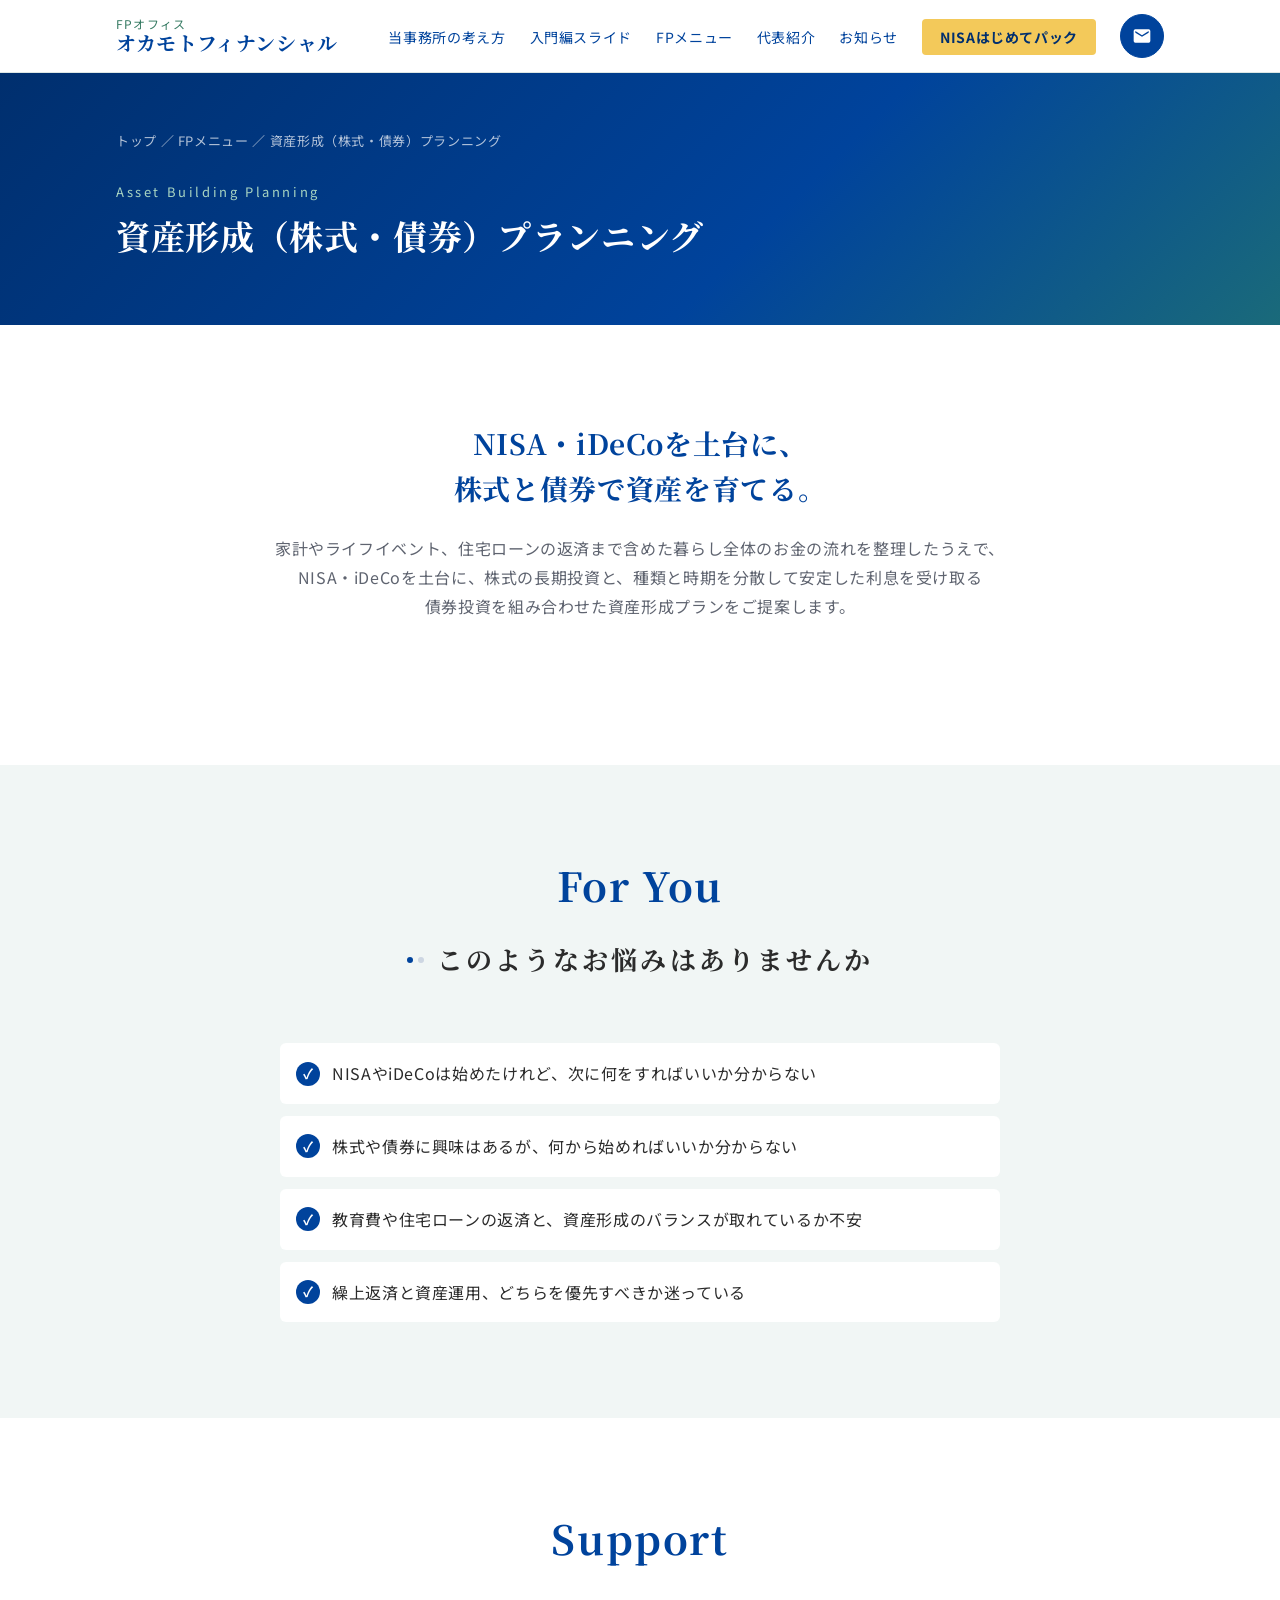
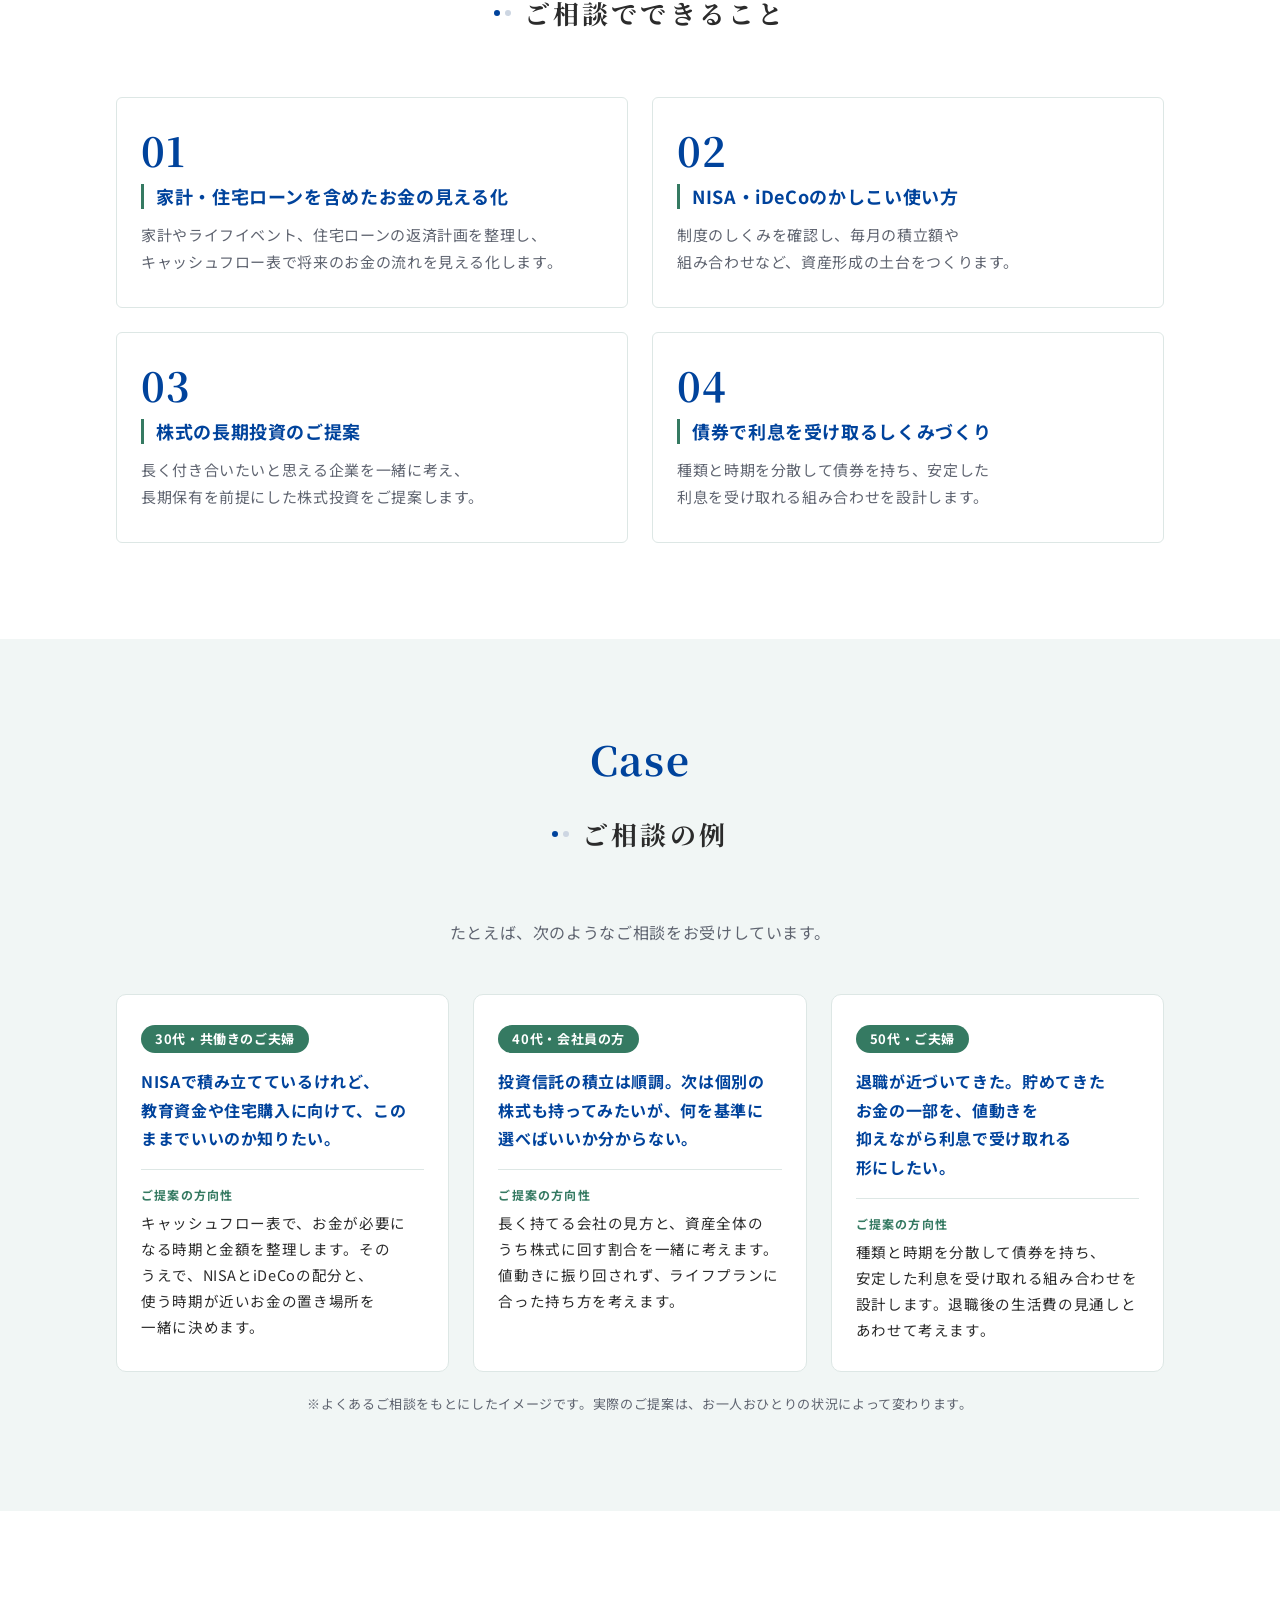
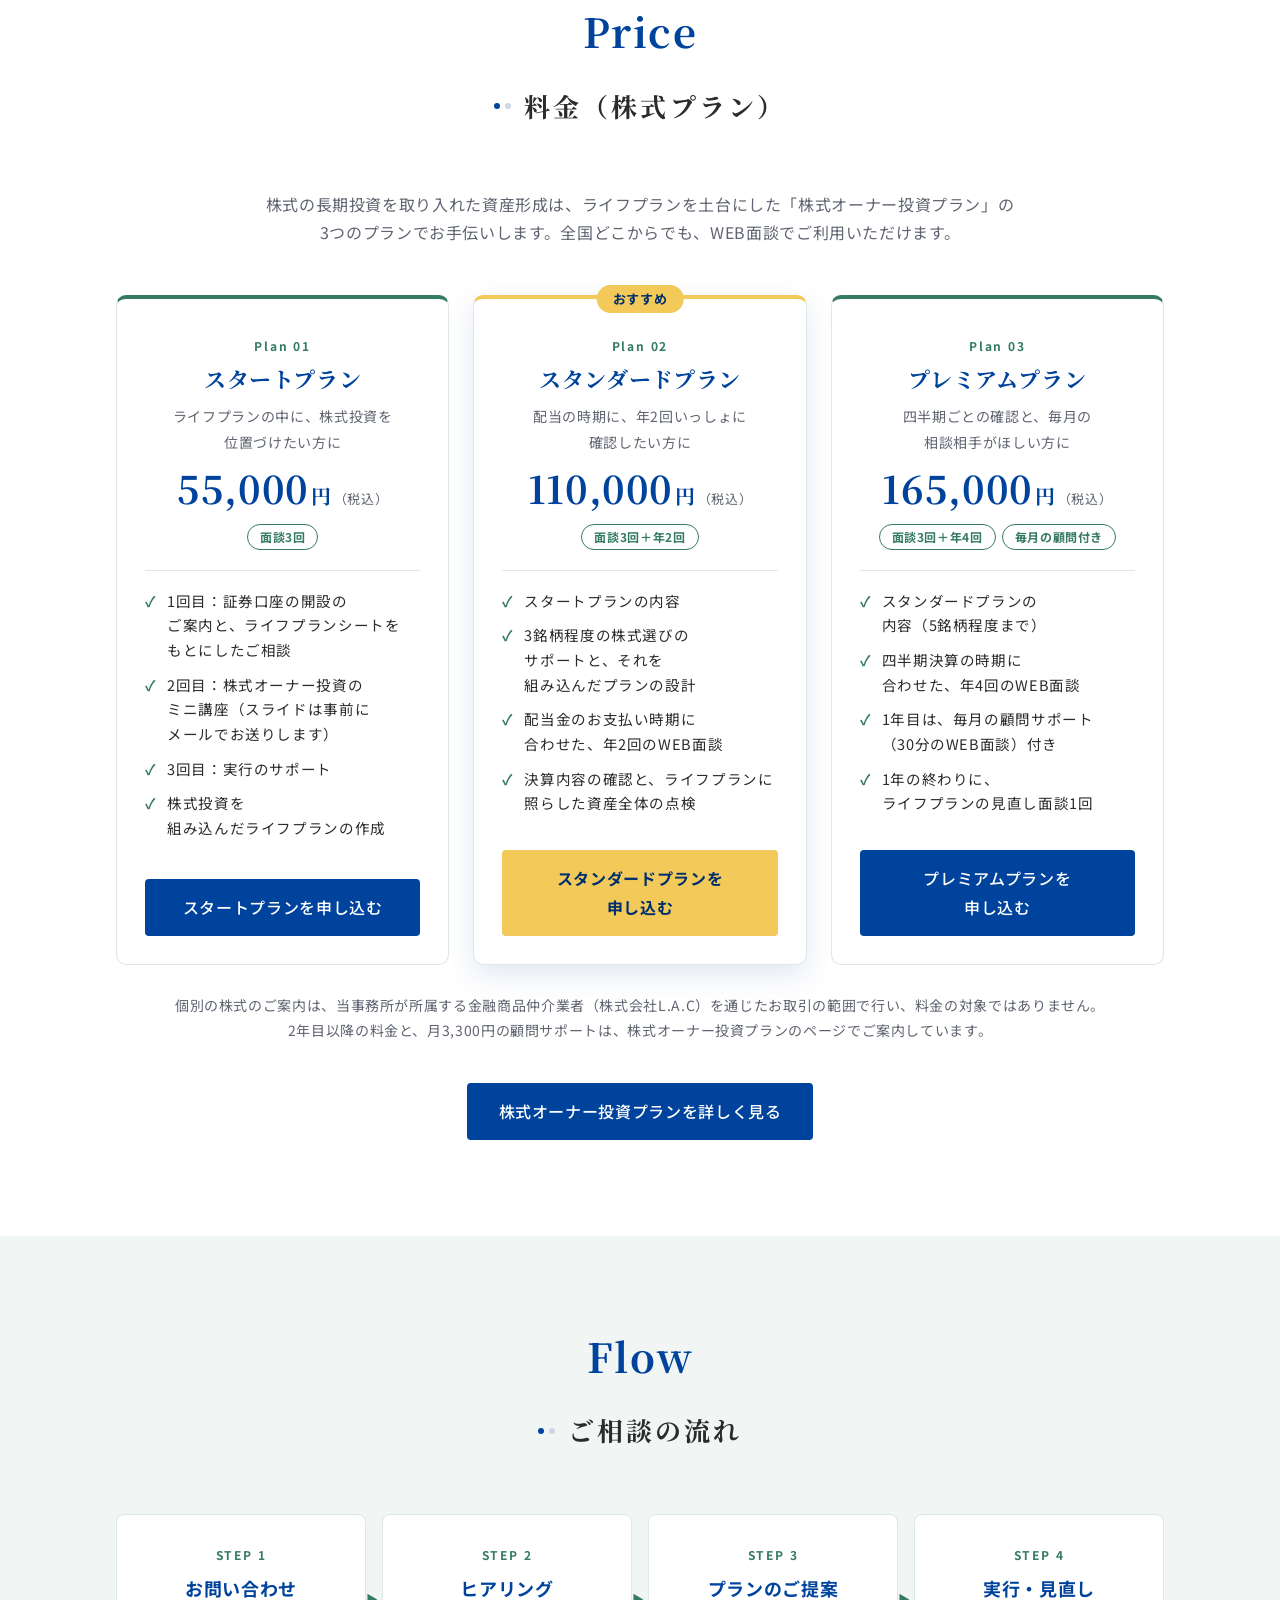
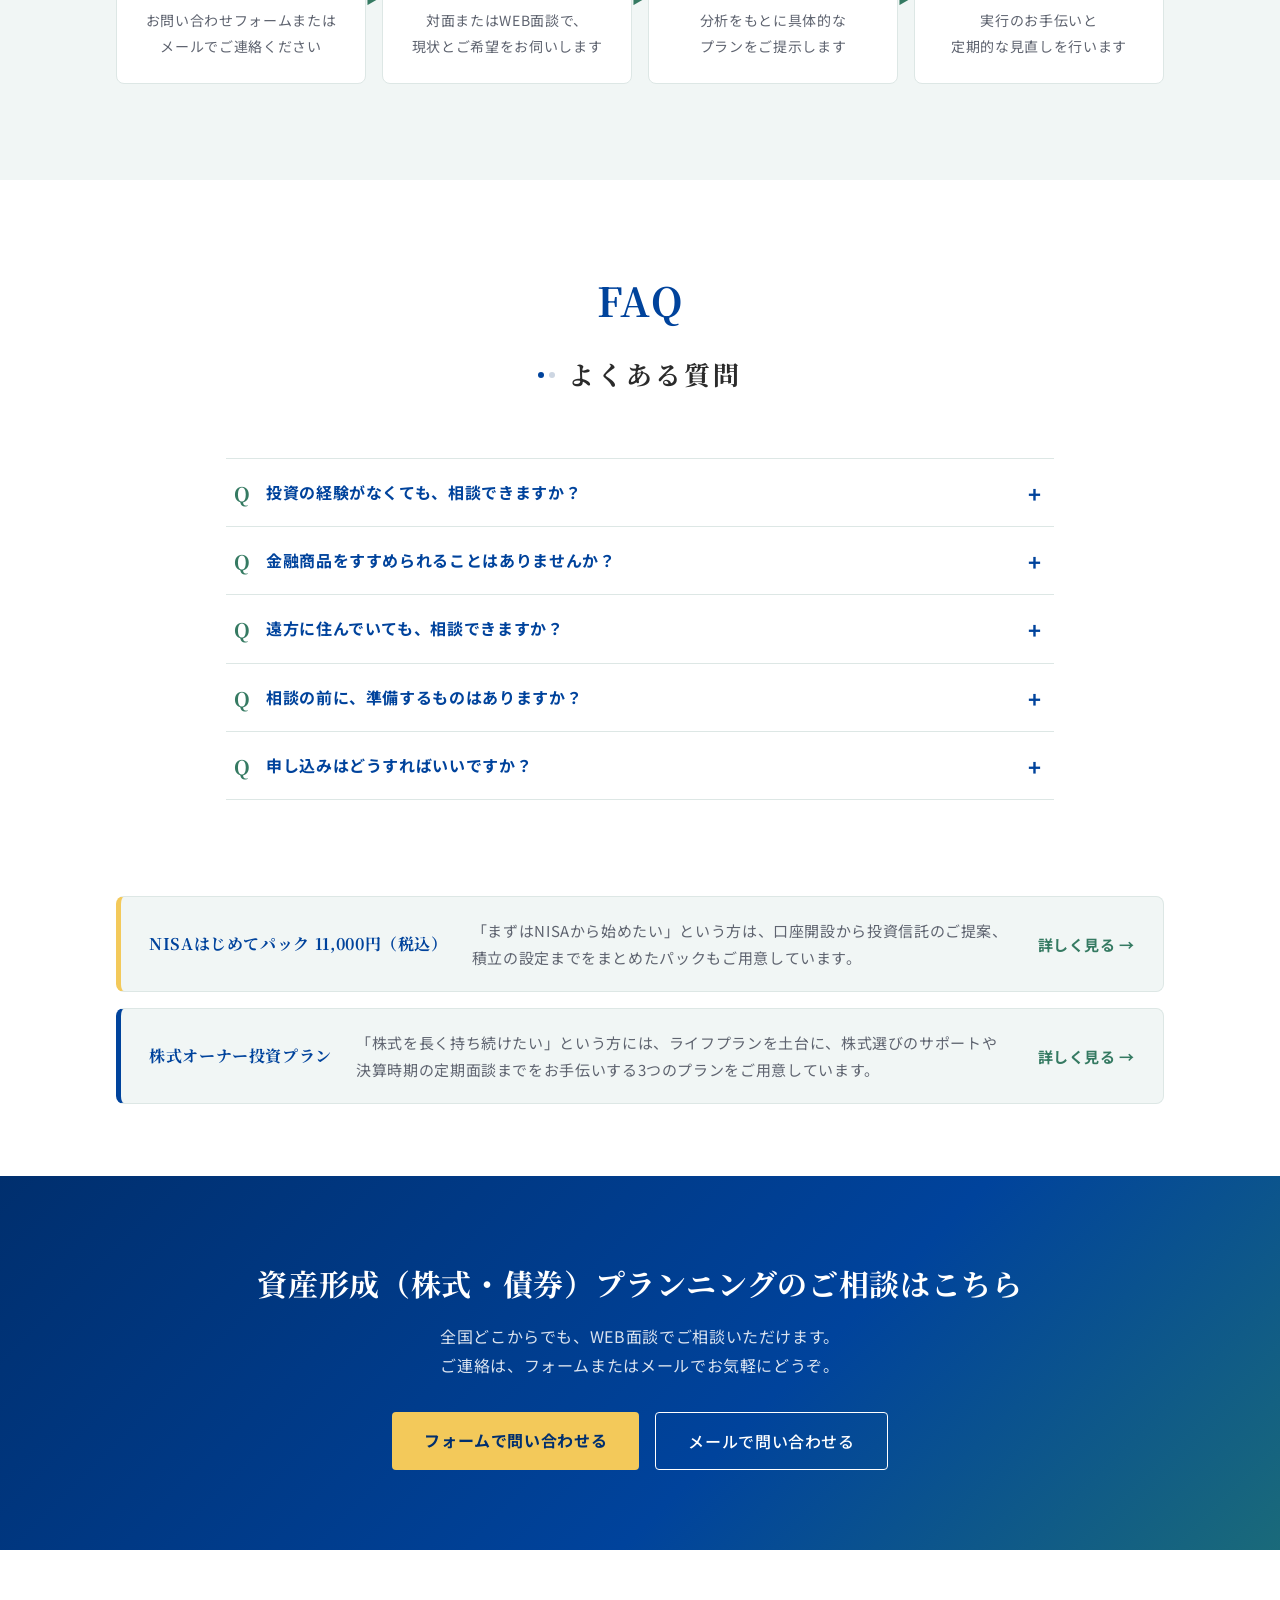
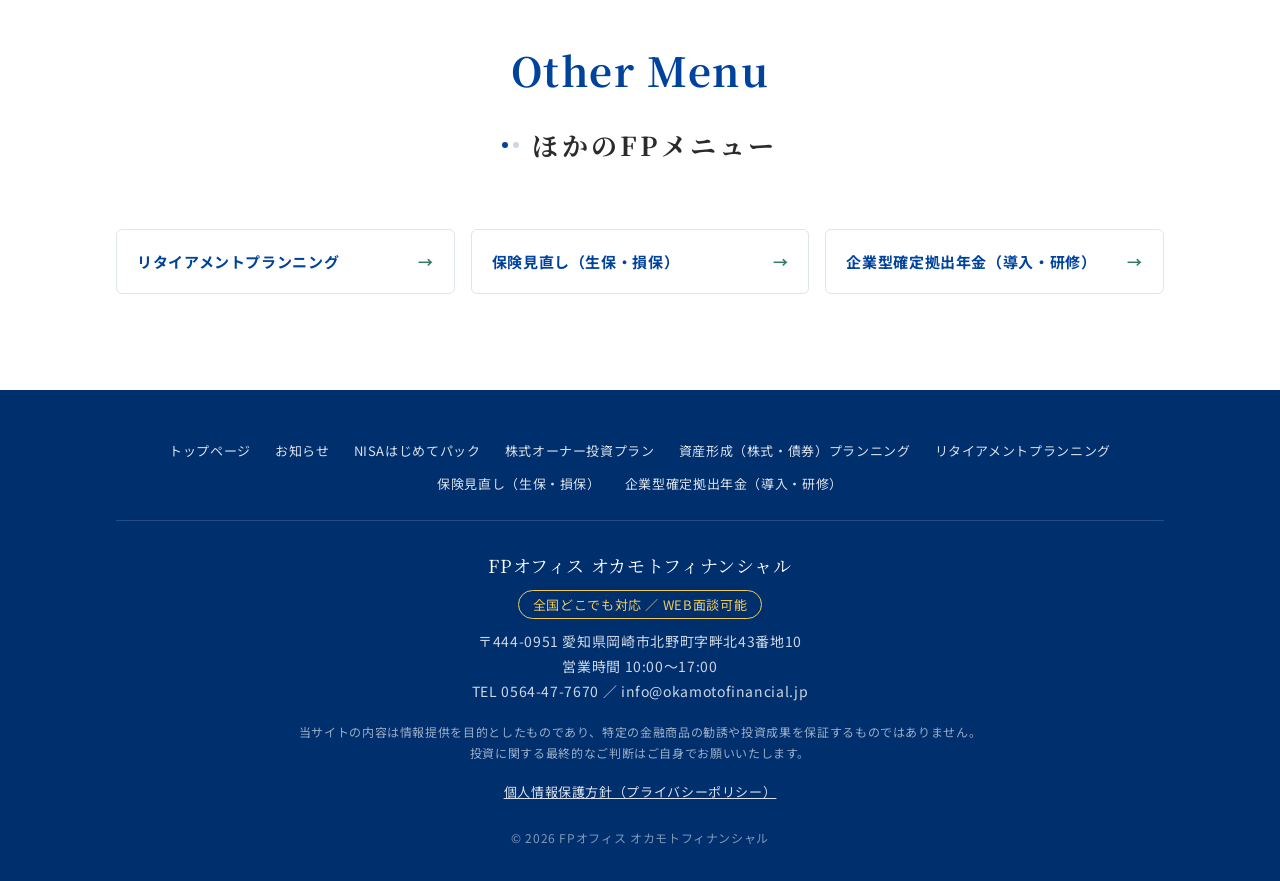
==== asset-planning.html @ c965ce54 "Add Okamoto Financial website Co-Authored-By: Claude Opus 5.5 <noreply@anthropic.com> Claude-Session" ====
<!DOCTYPE html>
<html lang="ja">
<head>
  <meta charset="UTF-8">
  <meta name="viewport" content="width=device-width, initial-scale=1.0">
  <title>資産形成（株式・債券）プランニング | FPオフィス オカモトフィナンシャル</title>
  <meta name="description" content="家計やライフイベント、住宅ローンの返済まで含めた暮らし全体のお金の流れを整理したうえで、NISA・iDeCoを土台に、株式の長期投資と、種類と時期を分散して安定した利息を受け取る債券投資を組み合わせた資産形成プランをご提案します。">
  <link rel="preconnect" href="https://fonts.googleapis.com">
  <link rel="preconnect" href="https://fonts.gstatic.com" crossorigin>
  <link href="https://fonts.googleapis.com/css2?family=Noto+Sans+JP:wght@400;500;700&family=Noto+Serif+JP:wght@500;700&display=swap" rel="stylesheet">
  <link rel="stylesheet" href="css/style.css">
</head>
<body>

  <!-- ヘッダー -->
  <header class="site-header">
    <div class="container header-inner">
      <a href="index.html" class="logo">
        <span class="logo-sub">FPオフィス</span>
        <span class="logo-main">オカモトフィナンシャル</span>
      </a>
      <button class="nav-toggle" aria-label="メニューを開く" aria-expanded="false">
        <span></span><span></span><span></span>
      </button>
      <nav class="global-nav">
        <ul>
          <li><a href="index.html#difference">当事務所の考え方</a></li>
          <li><a href="index.html#intro">入門編スライド</a></li>
          <li><a href="index.html#menu">FPメニュー</a></li>
          <li><a href="index.html#profile">代表紹介</a></li>
          <li><a href="news.html">お知らせ</a></li>
          <li><a href="nisa-pack.html" class="nav-cta">NISAはじめてパック</a></li>
        </ul>
      </nav>
      <div class="header-icons">
        <a href="index.html#contact" class="icon-btn icon-mail" aria-label="お問い合わせ"><svg viewBox="0 0 24 24" aria-hidden="true"><path d="M20 4H4a2 2 0 0 0-2 2v12a2 2 0 0 0 2 2h16a2 2 0 0 0 2-2V6a2 2 0 0 0-2-2zm0 4-8 5-8-5V6l8 5 8-5z"/></svg></a>
      </div>
    </div>
  </header>

  <main>
    <!-- ページ見出し -->
    <section class="page-hero">
      <div class="container">
        <p class="breadcrumb"><a href="index.html">トップ</a> ／ <a href="index.html#menu">FPメニュー</a> ／ 資産形成（株式・債券）プランニング</p>
        <p class="page-hero-en">Asset Building Planning</p>
        <h1 class="page-hero-title">資産形成（株式・債券）プランニング</h1>
      </div>
    </section>

    <!-- 導入 -->
    <section class="section">
      <div class="container">
        <h2 class="page-catch">NISA・iDeCoを土台に、<br>株式と債券で資産を育てる。</h2>
        <p class="section-text">家計やライフイベント、住宅ローンの返済まで含めた暮らし全体のお金の流れを整理したうえで、NISA・iDeCoを土台に、株式の長期投資と、種類と時期を分散して安定した利息を受け取る債券投資を組み合わせた資産形成プランをご提案します。</p>
      </div>
    </section>

    <!-- こんなお悩み -->
    <section class="section section-alt">
      <div class="container">
        <h2 class="section-title"><span class="en">For You</span><span class="ja">このようなお悩みはありませんか</span></h2>
        <ul class="worry-list">
          <li>NISAやiDeCoは始めたけれど、次に何をすればいいか分からない</li>
          <li>株式や債券に興味はあるが、何から始めればいいか分からない</li>
          <li>教育費や住宅ローンの返済と、資産形成のバランスが取れているか不安</li>
          <li>繰上返済と資産運用、どちらを優先すべきか迷っている</li>
        </ul>
      </div>
    </section>

    <!-- できること -->
    <section class="section">
      <div class="container">
        <h2 class="section-title"><span class="en">Support</span><span class="ja">ご相談でできること</span></h2>
        <div class="service-grid support-grid">
          <article class="service-card">
            <p class="support-num">01</p>
            <h3>家計・住宅ローンを含めたお金の見える化</h3>
            <p>家計やライフイベント、住宅ローンの返済計画を整理し、キャッシュフロー表で将来のお金の流れを見える化します。</p>
          </article>
          <article class="service-card">
            <p class="support-num">02</p>
            <h3>NISA・iDeCoのかしこい使い方</h3>
            <p>制度のしくみを確認し、毎月の積立額や組み合わせなど、資産形成の土台をつくります。</p>
          </article>
          <article class="service-card">
            <p class="support-num">03</p>
            <h3>株式の長期投資のご提案</h3>
            <p>長く付き合いたいと思える企業を一緒に考え、長期保有を前提にした株式投資をご提案します。</p>
          </article>
          <article class="service-card">
            <p class="support-num">04</p>
            <h3>債券で利息を受け取るしくみづくり</h3>
            <p>種類と時期を分散して債券を持ち、安定した利息を受け取れる組み合わせを設計します。</p>
          </article>
        </div>
      </div>
    </section>

    <!-- ご相談の例 -->
    <section class="section section-alt">
      <div class="container">
        <h2 class="section-title"><span class="en">Case</span><span class="ja">ご相談の例</span></h2>
        <p class="section-text">たとえば、次のようなご相談をお受けしています。</p>
        <div class="case-grid">
          <article class="case-card">
            <p class="case-who">30代・共働きのご夫婦</p>
            <p class="case-q">NISAで積み立てているけれど、教育資金や住宅購入に向けて、このままでいいのか知りたい。</p>
            <p class="case-a-label">ご提案の方向性</p>
            <p class="case-a">キャッシュフロー表で、お金が必要になる時期と金額を整理します。そのうえで、NISAとiDeCoの配分と、使う時期が近いお金の置き場所を一緒に決めます。</p>
          </article>
          <article class="case-card">
            <p class="case-who">40代・会社員の方</p>
            <p class="case-q">投資信託の積立は順調。次は個別の株式も持ってみたいが、何を基準に選べばいいか分からない。</p>
            <p class="case-a-label">ご提案の方向性</p>
            <p class="case-a">長く持てる会社の見方と、資産全体のうち株式に回す割合を一緒に考えます。値動きに振り回されず、ライフプランに合った持ち方を考えます。</p>
          </article>
          <article class="case-card">
            <p class="case-who">50代・ご夫婦</p>
            <p class="case-q">退職が近づいてきた。貯めてきたお金の一部を、値動きを抑えながら利息で受け取れる形にしたい。</p>
            <p class="case-a-label">ご提案の方向性</p>
            <p class="case-a">種類と時期を分散して債券を持ち、安定した利息を受け取れる組み合わせを設計します。退職後の生活費の見通しとあわせて考えます。</p>
          </article>
        </div>
        <p class="case-note">※よくあるご相談をもとにしたイメージです。実際のご提案は、お一人おひとりの状況によって変わります。</p>
      </div>
    </section>

    <!-- 料金（株式プラン＝株式オーナー投資プランの3プラン。ご本人指示 2026-10-28） -->
    <section id="price" class="section">
      <div class="container">
        <h2 class="section-title"><span class="en">Price</span><span class="ja">料金（株式プラン）</span></h2>
        <p class="section-text">株式の長期投資を取り入れた資産形成は、ライフプランを土台にした「株式オーナー投資プラン」の3つのプランでお手伝いします。全国どこからでも、WEB面談でご利用いただけます。</p>
        <div class="plan-grid">
          <article class="plan-card">
            <p class="plan-en">Plan 01</p>
            <h3 class="plan-name">スタートプラン</h3>
            <p class="plan-catch">ライフプランの中に、株式投資を位置づけたい方に</p>
            <p class="plan-price">55,000<span class="yen">円</span><span class="tax">（税込）</span></p>
            <ul class="plan-tags"><li>面談3回</li></ul>
            <ul class="plan-list">
              <li>1回目：証券口座の開設のご案内と、ライフプランシートをもとにしたご相談</li>
              <li>2回目：株式オーナー投資のミニ講座（スライドは事前にメールでお送りします）</li>
              <li>3回目：実行のサポート</li>
              <li>株式投資を組み込んだライフプランの作成</li>
            </ul>
            <a href="index.html?topic=owner-plan#contact" class="btn btn-secondary plan-btn">スタートプランを申し込む</a>
          </article>
          <article class="plan-card plan-card-featured">
            <p class="plan-badge">おすすめ</p>
            <p class="plan-en">Plan 02</p>
            <h3 class="plan-name">スタンダードプラン</h3>
            <p class="plan-catch">配当の時期に、年2回いっしょに確認したい方に</p>
            <p class="plan-price">110,000<span class="yen">円</span><span class="tax">（税込）</span></p>
            <ul class="plan-tags"><li>面談3回＋年2回</li></ul>
            <ul class="plan-list">
              <li>スタートプランの内容</li>
              <li>3銘柄程度の株式選びのサポートと、それを組み込んだプランの設計</li>
              <li>配当金のお支払い時期に合わせた、年2回のWEB面談</li>
              <li>決算内容の確認と、ライフプランに照らした資産全体の点検</li>
            </ul>
            <a href="index.html?topic=owner-plan#contact" class="btn btn-accent plan-btn">スタンダードプランを申し込む</a>
          </article>
          <article class="plan-card">
            <p class="plan-en">Plan 03</p>
            <h3 class="plan-name">プレミアムプラン</h3>
            <p class="plan-catch">四半期ごとの確認と、毎月の相談相手がほしい方に</p>
            <p class="plan-price">165,000<span class="yen">円</span><span class="tax">（税込）</span></p>
            <ul class="plan-tags"><li>面談3回＋年4回</li><li>毎月の顧問付き</li></ul>
            <ul class="plan-list">
              <li>スタンダードプランの内容（5銘柄程度まで）</li>
              <li>四半期決算の時期に合わせた、年4回のWEB面談</li>
              <li>1年目は、毎月の顧問サポート（30分のWEB面談）付き</li>
              <li>1年の終わりに、ライフプランの見直し面談1回</li>
            </ul>
            <a href="index.html?topic=owner-plan#contact" class="btn btn-secondary plan-btn">プレミアムプランを申し込む</a>
          </article>
        </div>
        <p class="plan-note">個別の株式のご案内は、当事務所が所属する金融商品仲介業者（株式会社L.A.C）を通じたお取引の範囲で行い、料金の対象ではありません。<br>2年目以降の料金と、月3,300円の顧問サポートは、<a href="owner-plan.html#plans">株式オーナー投資プランのページ</a>でご案内しています。</p>        <div class="center"><a href="owner-plan.html" class="btn btn-secondary">株式オーナー投資プランを詳しく見る</a></div>
      </div>
    </section>

    <!-- ご相談の流れ -->
    <section class="section section-alt">
      <div class="container">
        <h2 class="section-title"><span class="en">Flow</span><span class="ja">ご相談の流れ</span></h2>
        <div class="steps steps-4">
          <div class="step"><span class="step-num">STEP 1</span><p class="step-title">お問い合わせ</p><p>お問い合わせフォームまたはメールでご連絡ください</p></div>
          <div class="step"><span class="step-num">STEP 2</span><p class="step-title">ヒアリング</p><p>対面またはWEB面談で、現状とご希望をお伺いします</p></div>
          <div class="step"><span class="step-num">STEP 3</span><p class="step-title">プランのご提案</p><p>分析をもとに具体的なプランをご提示します</p></div>
          <div class="step"><span class="step-num">STEP 4</span><p class="step-title">実行・見直し</p><p>実行のお手伝いと定期的な見直しを行います</p></div>
        </div>
      </div>
    </section>

    <!-- よくある質問 -->
    <section class="section">
      <div class="container faq-container">
        <h2 class="section-title"><span class="en">FAQ</span><span class="ja">よくある質問</span></h2>
        <div class="faq-list">
          <details class="faq-item">
            <summary>投資の経験がなくても、相談できますか？</summary>
            <p>はい、大丈夫です。NISA・iDeCoのしくみや、株式・債券の基本から、わかりやすくご説明します。</p>
          </details>
          <details class="faq-item">
            <summary>金融商品をすすめられることはありませんか？</summary>
            <p>無理におすすめすることはありません。当事務所は金融商品仲介業者に所属しているため、ご希望があれば具体的な商品のご案内もできます。購入するかどうかは、お客様ご自身でご判断ください。</p>
          </details>
          <details class="faq-item">
            <summary>遠方に住んでいても、相談できますか？</summary>
            <p>はい。全国どこからでも、WEB面談でご相談いただけます。</p>
          </details>
          <details class="faq-item">
            <summary>相談の前に、準備するものはありますか？</summary>
            <p>家計の収入と支出、お持ちの預金や投資の明細など、わかる範囲でお手元にご用意ください。すべてそろっていなくても大丈夫です。</p>
          </details>
          <details class="faq-item">
            <summary>申し込みはどうすればいいですか？</summary>
            <p><a href="index.html#contact">お問い合わせフォーム</a>、またはメール（info@okamotofinancial.jp）でお申し込みください。内容を確認のうえ、メールでご連絡いたします。</p>
          </details>
        </div>
      </div>
    </section>

    <!-- NISAはじめてパックへの案内 -->
    <section class="section pack-inline-section">
      <div class="container">
        <a href="nisa-pack.html" class="pack-inline">
          <span class="pack-inline-label">NISAはじめてパック 11,000円（税込）</span>
          <span class="pack-inline-text">「まずはNISAから始めたい」という方は、口座開設から投資信託のご提案、積立の設定までをまとめたパックもご用意しています。</span>
          <span class="pack-inline-link">詳しく見る →</span>
        </a>
        <a href="owner-plan.html" class="pack-inline pack-inline-owner">
          <span class="pack-inline-label">株式オーナー投資プラン</span>
          <span class="pack-inline-text">「株式を長く持ち続けたい」という方には、ライフプランを土台に、株式選びのサポートや決算時期の定期面談までをお手伝いする3つのプランをご用意しています。</span>
          <span class="pack-inline-link">詳しく見る →</span>
        </a>
      </div>
    </section>

    <!-- 相談への導線 -->
    <section class="final-cta">
      <div class="container">
        <h2 class="final-title">資産形成（株式・債券）プランニングのご相談はこちら</h2>
        <p>全国どこからでも、WEB面談でご相談いただけます。<br>ご連絡は、フォームまたはメールでお気軽にどうぞ。</p>
        <div class="hero-buttons center-buttons">
          <a href="index.html?topic=asset#contact" class="btn btn-accent">フォームで問い合わせる</a>
          <a href="mailto:info@okamotofinancial.jp" class="btn btn-outline">メールで問い合わせる</a>
        </div>
      </div>
    </section>

    <!-- ほかのメニュー -->
    <section class="section">
      <div class="container">
        <h2 class="section-title"><span class="en">Other Menu</span><span class="ja">ほかのFPメニュー</span></h2>
        <div class="other-grid">
          <a href="retirement.html" class="other-card">リタイアメントプランニング<span>→</span></a>
          <a href="insurance.html" class="other-card">保険見直し（生保・損保）<span>→</span></a>
          <a href="dc.html" class="other-card">企業型確定拠出年金（導入・研修）<span>→</span></a>
        </div>
      </div>
    </section>
  </main>

  <!-- フッター -->
  <footer class="site-footer">
    <div class="container">
      <ul class="footer-menu">
        <li><a href="index.html">トップページ</a></li>
        <li><a href="news.html">お知らせ</a></li>
        <li><a href="nisa-pack.html">NISAはじめてパック</a></li>
        <li><a href="owner-plan.html">株式オーナー投資プラン</a></li>
        <li><a href="asset-planning.html">資産形成（株式・債券）プランニング</a></li>
        <li><a href="retirement.html">リタイアメントプランニング</a></li>
        <li><a href="insurance.html">保険見直し（生保・損保）</a></li>
        <li><a href="dc.html">企業型確定拠出年金（導入・研修）</a></li>
      </ul>
      <p class="footer-name">FPオフィス オカモトフィナンシャル</p>
      <p class="footer-area">全国どこでも対応 ／ WEB面談可能</p>
      <p class="footer-address">〒444-0951 愛知県岡崎市北野町字畔北43番地10<br>営業時間 10:00～17:00<br>TEL <a href="tel:0564477670">0564-47-7670</a> ／ <a href="mailto:info@okamotofinancial.jp">info@okamotofinancial.jp</a></p>
      <p class="disclaimer">当サイトの内容は情報提供を目的としたものであり、特定の金融商品の勧誘や投資成果を保証するものではありません。投資に関する最終的なご判断はご自身でお願いいたします。</p>
      <p class="footer-legal"><a href="privacy.html">個人情報保護方針（プライバシーポリシー）</a></p>
      <p class="copyright">&copy; <span id="year"></span> FPオフィス オカモトフィナンシャル</p>
    </div>
  </footer>

  <script src="js/main.js"></script>
</body>
</html>
---- css/style.css ----
/* =========================================
   FPオフィス オカモトフィナンシャル 共通スタイル
   ========================================= */
:root {
  --blue: #00439C;        /* メイン：落ち着いた青 */
  --blue-dark: #002f6e;
  --green: #357a62;       /* アクセント：落ち着いた緑 */
  --green-light: #a8d5c2;
  --gold: #f3c95a;        /* 差し色：明るめのゴールド（2026-10-22 さらに明るく） */
  --gold-dark: #9a7412;   /* 白背景の文字用 */
  --text: #2b2b2b;
  --text-sub: #5f6470;
  --bg: #ffffff;
  --bg-alt: #f1f6f5;
  --border: #dde7e5;
  --font-sans: "Noto Sans JP", sans-serif;
  --font-serif: "Noto Serif JP", serif;
}

*, *::before, *::after { box-sizing: border-box; }
html { scroll-behavior: smooth; }
body {
  margin: 0;
  font-family: var(--font-sans);
  color: var(--text);
  background: var(--bg);
  line-height: 1.8;
}
h1, h2, h3, p, ul, ol { margin: 0; }
ul, ol { padding: 0; list-style: none; }
a { color: inherit; text-decoration: none; }

.container { width: 100%; max-width: 1080px; margin: 0 auto; padding: 0 16px; }

/* ---------- ボタン ---------- */
.btn {
  display: inline-block;
  padding: 14px 32px;
  border-radius: 4px;
  font-weight: 500;
  transition: opacity .2s, background .2s;
}
.btn-primary { background: var(--green); color: #fff; }
.btn-primary:hover { opacity: .85; }
.btn-outline { border: 1px solid #fff; color: #fff; }
.btn-outline:hover { background: rgba(255,255,255,.1); }

/* ---------- ヘッダー ---------- */
.site-header {
  position: sticky; top: 0; z-index: 100;
  background: rgba(255,255,255,.96);
  border-bottom: 1px solid var(--border);
}
.header-inner { display: flex; align-items: center; justify-content: space-between; height: 72px; }
.logo { display: flex; flex-direction: column; line-height: 1.2; }
.logo-sub { font-size: 12px; color: var(--green); letter-spacing: .1em; }
.logo-main { font-family: var(--font-serif); font-size: 20px; font-weight: 700; color: var(--blue); }
.global-nav ul { display: flex; align-items: center; gap: 24px; }
.global-nav li { white-space: nowrap; }
.logo { white-space: nowrap; }
.global-nav a { font-size: 14px; color: var(--blue); }
.global-nav a:hover { color: var(--green); }
.global-nav .nav-cta { background: var(--gold); color: var(--blue-dark); font-weight: 700; padding: 8px 18px; border-radius: 4px; }
.global-nav .nav-cta:hover { color: var(--blue-dark); opacity: .85; }
.nav-toggle { display: none; }

/* ---------- メインビジュアル ---------- */
.hero {
  background: linear-gradient(135deg, var(--blue-dark) 0%, var(--blue) 60%, #1a6a7a 100%);
  color: #fff;
  padding: 120px 0;
}
.hero-lead { color: var(--green-light); letter-spacing: .2em; font-size: 14px; margin-bottom: 16px; }
.hero-title { font-family: var(--font-serif); font-size: 44px; line-height: 1.5; margin-bottom: 24px; }
.hero-text { color: rgba(255,255,255,.85); margin-bottom: 40px; }
.hero-buttons { display: flex; gap: 16px; flex-wrap: wrap; }

/* ---------- セクション共通 ---------- */
.section { padding: 96px 0; }
.section-alt { background: var(--bg-alt); }
.section-title {
  font-family: var(--font-serif);
  font-size: 30px;
  color: var(--blue);
  text-align: center;
  margin-bottom: 40px;
}
.section-title span {
  display: block;
  font-family: var(--font-sans);
  font-size: 13px;
  color: var(--green);
  letter-spacing: .2em;
  margin-bottom: 4px;
}
.section-title-left { text-align: left; }
.section-text { max-width: 760px; margin: 0 auto 48px; text-align: center; color: var(--text-sub); }

/* ---------- サービス ---------- */
.service-grid { display: grid; grid-template-columns: repeat(3, 1fr); gap: 24px; }
.service-card { background: #fff; border: 1px solid var(--border); border-radius: 6px; padding: 32px 24px; }
.service-card h3 { color: var(--blue); font-size: 18px; margin-bottom: 12px; padding-left: 12px; border-left: 3px solid var(--green); line-height: 1.4; }
.service-card p { color: var(--text-sub); font-size: 15px; }
@media (max-width: 900px) and (min-width: 769px) {
  .service-card { padding: 28px 16px; }
  .service-card h3 { font-size: 15px; padding-left: 10px; white-space: nowrap; }
}

/* ---------- 代表紹介 ---------- */
.profile { display: flex; gap: 48px; align-items: flex-start; }
.profile-photo {
  flex: 0 0 220px; aspect-ratio: 4 / 5; overflow: hidden;
  background: linear-gradient(160deg, #e6f1ee 0%, #d3e3f3 100%);
  border-radius: 10px; border-bottom: 4px solid var(--green);
  box-shadow: 0 10px 24px rgba(0,67,156,.12);
}
.profile-photo img { display: block; width: 100%; height: 100%; object-fit: cover; object-position: center bottom; }
.profile-body .section-title { margin-bottom: 24px; }
.profile-name { font-size: 20px; font-weight: 700; color: var(--blue); margin-bottom: 12px; }
.profile-text { color: var(--text-sub); }

/* 代表紹介の詳細 */
.profile-name-kana { display: block; font-size: 13px; font-weight: 400; letter-spacing: .1em; color: var(--text-sub); }
.profile-badges { display: flex; flex-wrap: wrap; gap: 8px; margin-bottom: 16px; }
.profile-badges li { font-size: 13px; font-weight: 700; color: var(--blue); border: 1px solid var(--blue); border-radius: 99px; padding: 2px 12px; }
.career { display: flex; flex-wrap: wrap; align-items: center; gap: 6px; margin-bottom: 20px; font-size: 14px; }
.career li { background: var(--bg-alt); padding: 4px 12px; border-radius: 4px; color: var(--text); }
.career li:not(:last-child)::after { content: "→"; margin-left: 12px; color: var(--green); }
.section-alt .career li { background: #fff; }
.career li:last-child { background: var(--blue); color: #fff; }
.profile-text + .profile-text { margin-top: 10px; }

/* ---------- お問い合わせ ---------- */
.contact-boxes { display: grid; grid-template-columns: repeat(2, 1fr); gap: 24px; max-width: 760px; margin: 0 auto; }
.contact-box { border: 1px solid var(--border); border-radius: 6px; padding: 32px 16px; text-align: center; }
.contact-label { color: var(--green); font-size: 14px; letter-spacing: .1em; }
.contact-value { font-size: 20px; font-weight: 700; color: var(--blue); margin: 8px 0; overflow-wrap: anywhere; }
.contact-note { color: var(--text-sub); font-size: 14px; }
.contact-value a:hover { color: var(--green); }
.contact-address { text-align: center; margin-top: 32px; color: var(--text-sub); }
.footer-address a { color: inherit; }

/* ---------- フッター ---------- */
.site-footer { background: var(--blue-dark); color: rgba(255,255,255,.8); padding: 48px 0 32px; text-align: center; font-size: 14px; }
.footer-name { font-family: var(--font-serif); font-size: 18px; color: #fff; margin-bottom: 8px; }
.copyright { margin-top: 24px; font-size: 12px; color: rgba(255,255,255,.5); }

/* ---------- 差し色（ゴールド） ---------- */
.btn-accent { background: var(--gold); color: var(--blue-dark); font-weight: 700; }
.btn-accent:hover { opacity: .9; }
.hero-mark { background: linear-gradient(transparent 72%, var(--gold) 72%, var(--gold) 92%, transparent 92%); }

/* ---------- 追加ボタン ---------- */
.btn-secondary { background: var(--blue); color: #fff; }
.btn-secondary:hover { opacity: .85; }
.btn-large { padding: 18px 40px; font-size: 17px; }
.center { text-align: center; margin-top: 40px; }
.hero-note { margin-top: 20px; font-size: 13px; color: rgba(255,255,255,.7); }

/* ---------- 問いかけ ---------- */
.worry-list { max-width: 720px; margin: 0 auto; display: grid; gap: 12px; }
.worry-list li {
  position: relative; padding: 16px 20px 16px 52px;
  background: var(--bg-alt); border-radius: 6px; color: var(--text);
}
.section-alt .worry-list li { background: #fff; }
.worry-list li::before {
  content: "✓"; position: absolute; left: 16px; top: 50%; transform: translateY(-50%);
  width: 24px; height: 24px; border-radius: 50%;
  background: var(--blue); color: #fff; font-size: 14px; font-weight: 700;
  display: flex; align-items: center; justify-content: center;
}

/* ---------- 2つの柱 ---------- */
.pillars { display: grid; grid-template-columns: 1fr 1fr; gap: 32px; }
.pillar { border: 1px solid var(--border); border-top: 4px solid var(--blue); border-radius: 8px; padding: 36px 32px; background: #fff; }
.pillar-num { font-size: 13px; font-weight: 700; letter-spacing: .1em; color: var(--green); margin-bottom: 8px; }
.pillar-title { font-family: var(--font-serif); font-size: 22px; line-height: 1.6; color: var(--blue); margin-bottom: 16px; }
.pillar > p { color: var(--text-sub); font-size: 15px; }
.pillar-points { margin-top: 20px; }
.pillar-points li { position: relative; padding-left: 22px; margin-bottom: 8px; font-size: 15px; }
.pillar-points li::before { content: "✓"; position: absolute; left: 0; color: var(--green); font-weight: 700; }
.ladder { display: flex; align-items: flex-end; gap: 10px; height: 110px; margin-top: 24px; padding: 0 4px; border-bottom: 1px solid var(--border); }
.rung { flex: 1; height: var(--h); background: linear-gradient(var(--blue), #3a6fc0); border-radius: 4px 4px 0 0; position: relative; }
.rung span { position: absolute; bottom: -24px; left: 0; right: 0; text-align: center; font-size: 12px; color: var(--text-sub); }
.ladder-caption { margin-top: 32px; font-size: 13px; color: var(--text-sub); text-align: center; }

/* ---------- 3ステップ ---------- */
.steps { display: grid; grid-template-columns: repeat(3, 1fr); gap: 16px; margin-bottom: 64px; }
.step { position: relative; text-align: center; padding: 24px 16px; border: 1px solid var(--border); border-radius: 8px; }
.step:not(:last-child)::after {
  content: "▶"; position: absolute; right: -14px; top: 50%; transform: translateY(-50%);
  color: var(--green); font-size: 12px;
}
.step-num { font-size: 12px; letter-spacing: .15em; color: var(--green); font-weight: 700; }
.step-title { font-size: 18px; font-weight: 700; color: var(--blue); margin: 4px 0; }
.step p:last-child { font-size: 14px; color: var(--text-sub); }

/* ---------- 無料スライド ---------- */
.content-block { margin-bottom: 64px; }
.block-title { font-family: var(--font-serif); font-size: 22px; color: var(--blue); margin-bottom: 20px; padding-left: 12px; border-left: 4px solid var(--green); }
.slide-grid { display: grid; grid-template-columns: repeat(3, 1fr); gap: 24px; }
.slide-card {
  display: flex; flex-direction: column; gap: 12px;
  padding: 28px 24px; border-radius: 8px; border: 1px solid var(--border);
  background: linear-gradient(160deg, #fff 60%, var(--bg-alt));
  transition: transform .2s, box-shadow .2s;
}
.slide-card:hover { transform: translateY(-3px); box-shadow: 0 8px 20px rgba(0,0,0,.08); }
.slide-tag { align-self: flex-start; font-size: 12px; color: #fff; background: var(--green); padding: 2px 10px; border-radius: 99px; }
.slide-title { font-weight: 700; color: var(--blue); line-height: 1.6; flex: 1; }
.slide-link { font-size: 14px; color: var(--green); font-weight: 500; }

/* ---------- 無料ウェビナー ---------- */
.webinar {
  display: flex; gap: 40px; align-items: center; justify-content: space-between;
  background: linear-gradient(135deg, var(--blue-dark), var(--blue));
  color: #fff; border-radius: 10px; padding: 48px;
}
.webinar-badge { display: inline-block; font-size: 13px; font-weight: 700; color: var(--blue-dark); background: var(--gold); padding: 4px 12px; border-radius: 99px; margin-bottom: 12px; }
.webinar-title { font-family: var(--font-serif); font-size: 26px; line-height: 1.5; margin-bottom: 16px; }
.webinar-points li { position: relative; padding-left: 22px; margin-bottom: 6px; color: rgba(255,255,255,.9); }
.webinar-points li::before { content: "●"; position: absolute; left: 0; font-size: 10px; top: 6px; color: var(--green-light); }
.webinar-date { margin-top: 16px; font-size: 14px; color: rgba(255,255,255,.75); }
.webinar-action { text-align: center; flex-shrink: 0; }
.webinar-small { margin-top: 10px; font-size: 13px; color: rgba(255,255,255,.75); }

/* ---------- 最後の導線 ---------- */
.final-cta { background: linear-gradient(135deg, var(--blue-dark) 0%, var(--blue) 60%, #1a6a7a 100%); color: #fff; text-align: center; padding: 80px 0; }
.final-title { font-family: var(--font-serif); font-size: 30px; margin-bottom: 12px; }
.final-cta p { color: rgba(255,255,255,.85); margin-bottom: 32px; }
.center-buttons { justify-content: center; }
.disclaimer { max-width: 720px; margin: 16px auto 0; font-size: 12px; color: rgba(255,255,255,.6); }

/* ---------- FPメニュー（トップ） ---------- */
.menu-grid { display: grid; grid-template-columns: repeat(4, 1fr); gap: 20px; }
.menu-card {
  display: flex; flex-direction: column; gap: 8px;
  padding: 28px 22px; border: 1px solid var(--border); border-top: 3px solid var(--green);
  border-radius: 8px; background: #fff; transition: transform .2s, box-shadow .2s;
}
.menu-card:hover { transform: translateY(-3px); box-shadow: 0 8px 20px rgba(0,0,0,.08); }
.menu-en { font-size: 12px; letter-spacing: .12em; color: var(--green); font-weight: 700; }
.menu-card h3 { font-size: 17px; word-break: keep-all; overflow-wrap: anywhere; color: var(--blue); line-height: 1.5; }
.menu-card p:not(.menu-en) { font-size: 14px; color: var(--text-sub); flex: 1; }
.menu-link { font-size: 14px; color: var(--green); font-weight: 500; }

.menu-grid-3 { grid-template-columns: repeat(3, 1fr); }

/* ---------- 入門編スライド ---------- */
.intro { background: var(--bg-alt); }
.intro-inner { display: grid; grid-template-columns: 5fr 6fr; gap: 48px; align-items: center; }
.intro-badge { display: inline-block; font-size: 13px; font-weight: 700; color: var(--blue-dark); background: var(--gold); padding: 4px 12px; border-radius: 99px; margin-bottom: 14px; }
.intro-title { font-family: var(--font-serif); font-size: 30px; line-height: 1.5; color: var(--blue); margin-bottom: 16px; }
.intro-title span { display: block; font-size: 16px; color: var(--green); letter-spacing: .1em; }
.intro-text > p { color: var(--text-sub); }
.intro-points { margin: 20px 0 24px; }
.intro-points li { position: relative; padding-left: 24px; margin-bottom: 8px; }
.intro-points li::before { content: "✓"; position: absolute; left: 0; color: var(--green); font-weight: 700; }
.intro-next { color: var(--green); font-weight: 700; font-size: 15px; }
.video-frame { position: relative; aspect-ratio: 16 / 9; border-radius: 10px; overflow: hidden; background: linear-gradient(135deg, var(--blue-dark), var(--blue)); box-shadow: 0 10px 28px rgba(0,67,156,.2); }
.video-frame iframe { position: absolute; inset: 0; width: 100%; height: 100%; border: 0; }
.video-placeholder { position: absolute; inset: 0; display: flex; flex-direction: column; align-items: center; justify-content: center; color: #fff; text-align: center; gap: 6px; }
.video-play { width: 64px; height: 64px; border-radius: 50%; background: var(--gold); color: var(--blue-dark); display: flex; align-items: center; justify-content: center; font-size: 22px; padding-left: 4px; margin-bottom: 10px; }
.video-placeholder p { font-family: var(--font-serif); font-size: 18px; }
.video-placeholder .video-soon { font-family: var(--font-sans); font-size: 13px; color: rgba(255,255,255,.75); }

/* ---------- 下層ページ ---------- */
.page-hero { background: linear-gradient(135deg, var(--blue-dark) 0%, var(--blue) 60%, #1a6a7a 100%); color: #fff; padding: 56px 0 64px; }
.breadcrumb { font-size: 13px; color: rgba(255,255,255,.7); margin-bottom: 28px; }
.breadcrumb a:hover { color: #fff; text-decoration: underline; }
.page-hero-en { color: var(--green-light); letter-spacing: .2em; font-size: 13px; margin-bottom: 6px; }
.page-hero-title { font-family: var(--font-serif); font-size: 34px; line-height: 1.5; }
.page-catch { font-family: var(--font-serif); font-size: 28px; line-height: 1.6; color: var(--blue); text-align: center; margin-bottom: 24px; }
.support-grid { grid-template-columns: repeat(2, 1fr); }
.support-num { font-family: var(--font-serif); font-size: 24px; color: var(--green); margin-bottom: 4px; }
.steps-4 { grid-template-columns: repeat(4, 1fr); margin-bottom: 0; }
.steps-4 .step { background: #fff; }
.cover-grid { display: grid; grid-template-columns: 1fr 1fr; gap: 24px; max-width: 860px; margin: 0 auto; }
.cover-col { border: 1px solid var(--border); border-radius: 8px; padding: 28px; }
.cover-col h3 { font-size: 19px; color: var(--blue); margin-bottom: 14px; padding-bottom: 10px; border-bottom: 2px solid var(--green); }
.cover-col li { position: relative; padding-left: 22px; margin-bottom: 8px; }
.cover-col li::before { content: "✓"; position: absolute; left: 0; color: var(--green); font-weight: 700; }
.other-grid { display: grid; grid-template-columns: repeat(3, 1fr); gap: 16px; }
.other-card { display: flex; justify-content: space-between; align-items: center; padding: 18px 20px; border: 1px solid var(--border); border-radius: 6px; color: var(--blue); font-weight: 700; font-size: 15px; }
.other-card span { color: var(--green); }
.other-card:hover { border-color: var(--green); }
.footer-menu { display: flex; flex-wrap: wrap; justify-content: center; gap: 8px 24px; margin-bottom: 28px; padding-bottom: 24px; border-bottom: 1px solid rgba(255,255,255,.15); }
.footer-menu a { color: rgba(255,255,255,.85); font-size: 13px; }
.footer-menu a:hover { color: #fff; text-decoration: underline; }

/* ---------- 個人情報保護方針 ---------- */
.policy { max-width: 820px; }
.policy > p { margin-bottom: 12px; }
.policy h2 { font-size: 19px; color: var(--blue); margin: 40px 0 12px; padding-left: 12px; border-left: 4px solid var(--green); line-height: 1.5; }
.policy ul { margin: 8px 0 12px; }
.policy ul li { position: relative; padding-left: 20px; margin-bottom: 6px; }
.policy ul li::before { content: "・"; position: absolute; left: 2px; color: var(--green); font-weight: 700; }
.policy-table { display: grid; grid-template-columns: 9.5em 1fr; border-top: 1px solid var(--border); margin: 8px 0 12px; }
.policy-table dt, .policy-table dd { margin: 0; padding: 10px 12px; border-bottom: 1px solid var(--border); }
.policy-table dt { background: var(--bg-alt); font-weight: 700; color: var(--blue); }
.policy-table a { color: var(--blue); text-decoration: underline; }
.policy-note { background: #fff8e6; border: 1px dashed var(--gold); padding: 10px 14px; border-radius: 6px; font-size: 14px; }
.policy-date { margin-top: 48px; text-align: right; color: var(--text-sub); font-size: 14px; }
.footer-legal { margin-top: 16px; font-size: 13px; }
.footer-legal a { color: rgba(255,255,255,.85); text-decoration: underline; }
.contact-privacy { text-align: center; margin-top: 8px; font-size: 13px; color: var(--text-sub); }
.contact-privacy a { color: var(--blue); text-decoration: underline; }
.sp-only { display: none; }

/* ---------- ヘッダー：幅が狭い画面 ---------- */
@media (max-width: 1100px) {
  .global-nav ul { gap: 16px; }
  .global-nav a { font-size: 13px; }
  .global-nav .nav-cta { padding: 6px 12px; }
  .logo-main { font-size: 18px; }
}
@media (max-width: 900px) {
  .nav-toggle {
    display: flex; flex-direction: column; gap: 6px;
    background: none; border: 0; padding: 8px; cursor: pointer;
  }
  .nav-toggle span { display: block; width: 24px; height: 2px; background: var(--blue); }
  .global-nav {
    display: none;
    position: absolute; top: 72px; left: 0; right: 0;
    background: #fff; border-bottom: 1px solid var(--border);
  }
  .global-nav.is-open { display: block; }
  .global-nav ul { flex-direction: column; gap: 0; padding: 8px 16px 16px; }
  .global-nav li { width: 100%; }
  .global-nav a { display: block; padding: 12px 0; font-size: 15px; }
  .global-nav .nav-cta { text-align: center; margin-top: 8px; }
}

/* ---------- 全国対応・WEB面談 ---------- */
.area-tags { display: flex; flex-wrap: wrap; gap: 10px; margin: -16px 0 28px; }
.area-tags li { font-size: 14px; font-weight: 700; color: #fff; border: 1px solid rgba(255,255,255,.6); background: rgba(255,255,255,.12); padding: 6px 16px; border-radius: 99px; }
.area-tags li::before { content: "✓"; color: var(--gold); margin-right: 6px; }
.area-banner { max-width: 760px; margin: 0 auto 32px; padding: 24px 28px; border-radius: 8px; background: var(--bg-alt); border-left: 4px solid var(--green); }
.area-banner-title { font-size: 19px; font-weight: 700; color: var(--blue); margin-bottom: 6px; }
.area-banner p:last-child { color: var(--text-sub); font-size: 15px; }
.footer-area { display: inline-block; font-size: 13px; color: var(--gold); border: 1px solid var(--gold); border-radius: 99px; padding: 2px 14px; margin-bottom: 10px; }

/* ---------- スマートフォン ---------- */
@media (max-width: 768px) {
  .hero { padding: 72px 0; }
  .hero-title { font-size: 28px; }
  .section { padding: 64px 0; }
  .section-title { font-size: 24px; }
  .sp-only { display: inline; }
  .policy-table { grid-template-columns: 1fr; }
  .policy-table dt { border-bottom: 0; padding-bottom: 4px; }
  .intro-inner { grid-template-columns: 1fr; gap: 28px; }
  .intro-title { font-size: 24px; }
  .service-grid, .contact-boxes, .pillars, .slide-grid, .steps, .support-grid, .steps-4, .cover-grid, .menu-grid, .other-grid { grid-template-columns: 1fr; }
  .page-hero-title { font-size: 26px; }
  .page-catch { font-size: 21px; }
  .page-catch br { display: none; }
  .step:not(:last-child)::after { content: "▼"; right: auto; left: 50%; top: auto; bottom: -14px; transform: translateX(-50%); }
  .section-text br { display: none; }
  .pillar { padding: 28px 20px; }
  .pillar-title { font-size: 19px; }
  .pillar-title br { display: none; }
  .webinar { flex-direction: column; align-items: stretch; padding: 32px 20px; gap: 24px; }
  .webinar-title { font-size: 21px; }
  .btn-large { display: block; padding: 16px; }
  .final-title { font-size: 23px; }
  .profile { flex-direction: column; gap: 24px; }
  .profile-photo { flex: none; width: 180px; }
  .section-title-left { text-align: center; }
}

/* ---------- 改行位置の調整（読みやすい区切りで折り返す） ---------- */
body { word-break: auto-phrase; }
h1, h2, h3, h4, li, dt, .btn, .slide-title, .step p, .flow-step p, .service-card p, .menu-card p, .support-card p, .card p, .ladder-caption, .webinar-date, .contact-privacy, .hero-lead, .page-catch, .final-title { text-wrap: balance; }
p, dd { text-wrap: pretty; }

/* FPメニュー：見出しは必ず2行（各行を折り返さず、幅に合わせて文字を縮める） */
.menu-card h3 .nw { white-space: nowrap; }
.menu-card h3 { font-size: min(17px, 1.45vw); }
@media (max-width: 900px) and (min-width: 769px) {
  .menu-card { padding: 24px 14px; }
  .menu-card h3 { font-size: 1.7vw; }
}
@media (max-width: 768px) { .menu-card h3 { font-size: 17px; } }

/* =========================================
   デザイン刷新（2026-10-21、Studio試作を参考に）
   ========================================= */
body { letter-spacing: .04em; }

/* 見出し：大きな英字＋点つきの日本語 */
.section-title { margin-bottom: 56px; color: var(--text); }
.section-title .en + .ja { margin-top: 0; }
.section-title .en {
  display: block; margin-bottom: 14px;
  font-family: var(--font-serif); font-size: 40px; font-weight: 700; line-height: 1.2;
  color: var(--blue); letter-spacing: .04em;
}
.section-title .ja {
  display: inline-flex; align-items: center;
  font-family: var(--font-serif); font-size: 26px; font-weight: 700; letter-spacing: .12em; color: var(--text);
}
.section-title .ja::before {
  content: ""; width: 6px; height: 6px; border-radius: 50%; margin-right: 24px;
  background: var(--blue); box-shadow: 11px 0 0 #cdd6e2;
}

/* ヘッダー：電話・メールの丸ボタン */
.global-nav { margin-left: auto; }
.header-icons { display: flex; gap: 10px; margin-left: 24px; }
.icon-btn { width: 44px; height: 44px; border-radius: 50%; display: grid; place-items: center; border: 1.5px solid var(--blue); transition: opacity .2s; }
.icon-btn:hover { opacity: .8; }
.icon-btn svg { width: 20px; height: 20px; fill: var(--blue); }
.icon-mail { background: var(--blue); }
.icon-mail svg { fill: #fff; }

/* メインビジュアル：代表の写真 */
.hero { position: relative; overflow: hidden; }
.hero-inner { position: relative; z-index: 1; }
.hero::before {
  content: ""; position: absolute; right: -8%; top: -30%; width: 60%; aspect-ratio: 1; border-radius: 50%;
  background: radial-gradient(circle, rgba(255,255,255,.10) 0%, rgba(255,255,255,0) 70%);
}
.hero-photo { position: absolute; bottom: 0; right: max(16px, calc((100vw - 1100px) / 2)); width: min(32vw, 420px); margin: 0; }
.hero-photo img { display: block; width: 100%; height: auto; filter: drop-shadow(0 12px 32px rgba(0,20,60,.35)); }

/* 番号つきカード */
.pillars, .service-grid { counter-reset: num; }
.pillar, .service-card { position: relative; counter-increment: num; }
.pillar::after {
  content: counter(num, decimal-leading-zero); position: absolute; top: 28px; right: 32px;
  font-family: var(--font-serif); font-size: 52px; font-weight: 700; line-height: 1; color: var(--blue);
}
.pillar-title { padding-right: 72px; }
.service-card::before {
  content: counter(num, decimal-leading-zero); display: block; margin-bottom: 14px;
  font-family: var(--font-serif); font-size: 40px; font-weight: 700; line-height: 1; color: var(--blue);
}

/* 片側だけ色を敷いた背景 */
#difference, .company { background: linear-gradient(90deg, #fff 0 36%, var(--bg-alt) 36% 100%); }

/* 事務所概要 */
.company-inner { display: grid; grid-template-columns: 1fr 2fr; gap: 56px; align-items: start; }
.company-table { display: grid; grid-template-columns: 8.5em 1fr; border-top: 1px solid var(--border); }
.company-table dt, .company-table dd { margin: 0; padding: 20px 0; border-bottom: 1px solid var(--border); font-family: var(--font-serif); }
.company-table dt { color: var(--text-sub); }
.company-table dd { letter-spacing: .08em; }
.company-table a { color: var(--blue); }

@media (max-width: 1100px) {
  .header-icons { margin-left: 16px; gap: 8px; }
  .icon-btn { width: 38px; height: 38px; }
  .icon-btn svg { width: 17px; height: 17px; }
  .section-title .en { font-size: 36px; }
}
@media (max-width: 900px) {
  .header-icons { order: 2; margin-left: auto; margin-right: 8px; }
  .nav-toggle { order: 3; }
  .hero { padding-bottom: 0; }
  .hero-photo { position: static; width: 260px; margin: 40px auto 0; }
  .company-inner { grid-template-columns: 1fr; gap: 8px; }
}
@media (max-width: 768px) {
  .section-title { margin-bottom: 40px; }
  .section-title .en { font-size: 30px; }
  .section-title .ja { font-size: 21px; }
  .pillar::after { top: 22px; right: 20px; font-size: 40px; }
  .pillar-title { padding-right: 56px; }
  #difference, .company { background: var(--bg-alt); }
  .company-table { grid-template-columns: 1fr; }
  .company-table dt { border-bottom: 0; padding: 16px 0 0; font-size: 13px; }
  .company-table dd { padding: 2px 0 16px; }
}

@media (max-width: 1040px) and (min-width: 901px) { .header-icons { display: none; } }

/* お問い合わせフォーム */
.contact-form { max-width: 760px; margin: 40px auto 32px; padding: 40px 40px 32px; border: 1px solid var(--border); border-radius: 8px; background: #fff; }
.form-lead { text-align: center; font-family: var(--font-serif); font-size: 18px; color: var(--blue); margin-bottom: 28px; }
.form-row { display: grid; grid-template-columns: 13em 1fr; gap: 16px; align-items: center; margin-bottom: 18px; }
.form-row-top { align-items: start; }
.form-row-top label { padding-top: 10px; }
.form-row label { font-family: var(--font-serif); font-size: 15px; display: flex; align-items: center; justify-content: space-between; gap: 8px; }
.req, .opt { font-family: var(--font-sans); font-size: 12px; padding: 2px 8px; border-radius: 3px; letter-spacing: .05em; }
.req { background: var(--blue); color: #fff; }
.opt { border: 1px solid var(--border); color: var(--text-sub); }
.contact-form input[type="text"], .contact-form input[type="email"], .contact-form input[type="tel"], .contact-form select, .contact-form textarea {
  width: 100%; padding: 12px 14px; font: inherit; font-size: 16px; color: var(--text);
  border: 1px solid #c9d3d1; border-radius: 4px; background: #fff;
}
.contact-form input:focus, .contact-form select:focus, .contact-form textarea:focus { outline: 2px solid var(--blue); outline-offset: 1px; border-color: var(--blue); }
.contact-form textarea { resize: vertical; }
.form-agree { text-align: center; margin: 24px 0 8px; font-size: 15px; }
.form-agree input { width: 18px; height: 18px; vertical-align: -3px; margin-right: 4px; accent-color: var(--blue); }
.form-agree a { color: var(--blue); text-decoration: underline; }
.form-error { text-align: center; color: #b3261e; font-size: 14px; margin: 8px 0; }
.form-submit { min-width: 240px; border: 0; cursor: pointer; font: inherit; font-weight: 700; }
.form-thanks { text-align: center; font-size: 16px; color: var(--blue); padding: 24px 0; }
@media (max-width: 768px) {
  .contact-form { padding: 28px 18px 24px; margin-top: 32px; }
  .form-row { grid-template-columns: 1fr; gap: 6px; margin-bottom: 16px; }
  .form-row label { justify-content: flex-start; }
  .form-row-top label { padding-top: 0; }
}

/* ---------- NISAはじめてパック ---------- */
.pack-price {
  max-width: 560px; margin: 0 auto; padding: 40px 32px 32px; text-align: center;
  border: 1px solid var(--border); border-top: 4px solid var(--gold); border-radius: 10px;
  background: #fff; box-shadow: 0 10px 28px rgba(0,67,156,.10);
}
.pack-price-label { font-family: var(--font-serif); font-size: 18px; font-weight: 700; color: var(--blue); }
.pack-price-value { font-family: var(--font-serif); font-size: 56px; font-weight: 700; line-height: 1.3; color: var(--blue); margin: 4px 0 16px; }
.pack-price-value .yen { font-size: 26px; margin-left: 4px; }
.pack-price-value .tax { font-family: var(--font-sans); font-size: 14px; font-weight: 400; color: var(--text-sub); margin-left: 4px; }
.pack-price-tags { display: flex; justify-content: center; flex-wrap: wrap; gap: 8px; margin-bottom: 24px; }
.pack-price-tags li { font-size: 13px; font-weight: 700; color: var(--green); border: 1px solid var(--green); border-radius: 99px; padding: 2px 14px; }
.pack-price-note { margin-top: 14px; font-size: 13px; color: var(--text-sub); }
.pack-reasons { display: grid; grid-template-columns: repeat(3, 1fr); gap: 24px; }
.pack-reason { padding: 28px 24px; border-top: 3px solid var(--green); background: var(--bg-alt); border-radius: 0 0 8px 8px; }
.pack-reason-title { font-family: var(--font-serif); font-size: 18px; font-weight: 700; color: var(--blue); margin-bottom: 10px; }
.pack-reason p:last-child { color: var(--text-sub); font-size: 15px; }
.pack-notes { max-width: 820px; margin: 0 auto; padding: 28px 32px; background: #fff; border: 1px solid var(--border); border-radius: 8px; }
.pack-notes li { position: relative; padding-left: 20px; margin-bottom: 8px; font-size: 14px; color: var(--text-sub); }
.pack-notes li:last-child { margin-bottom: 0; }
.pack-notes li::before { content: "※"; position: absolute; left: 0; color: var(--green); }

/* トップページのバナー */
.pack-banner-section { padding-top: 0; }
.pack-banner {
  display: flex; align-items: center; justify-content: space-between; gap: 40px;
  padding: 40px 48px; border: 1px solid var(--border); border-left: 6px solid var(--gold); border-radius: 10px;
  background: linear-gradient(120deg, #fff 55%, #fdf6e3); transition: transform .2s, box-shadow .2s;
}
.pack-banner:hover { transform: translateY(-3px); box-shadow: 0 10px 24px rgba(0,0,0,.08); }
.pack-banner-label { font-size: 13px; letter-spacing: .15em; font-weight: 700; color: var(--gold-dark); margin-bottom: 4px; }
.pack-banner-title { font-family: var(--font-serif); font-size: 28px; color: var(--blue); margin-bottom: 12px; }
.pack-banner-body > p:last-child { color: var(--text-sub); font-size: 15px; }
.pack-banner-side { flex-shrink: 0; text-align: center; }
.pack-banner-price { font-family: var(--font-serif); font-size: 40px; font-weight: 700; color: var(--blue); line-height: 1.2; margin-bottom: 14px; }
.pack-banner-price span { font-family: var(--font-sans); font-size: 14px; font-weight: 400; color: var(--text-sub); margin-left: 4px; }
@media (max-width: 768px) {
  .pack-price { padding: 32px 18px 24px; }
  .pack-price-value { font-size: 44px; }
  .pack-reasons { grid-template-columns: 1fr; }
  .pack-notes { padding: 20px 18px; }
  .pack-banner { flex-direction: column; align-items: stretch; gap: 20px; padding: 28px 20px; }
  .pack-banner-title { font-size: 23px; }
}
.service-card p.pack-card-note { margin-top: 12px; padding: 8px 12px; background: var(--bg-alt); border-radius: 4px; font-size: 14px; color: var(--blue); font-weight: 500; }

/* NISAはじめてパックへの小さな入口 */
.pack-inline {
  display: flex; align-items: center; gap: 12px 24px; flex-wrap: wrap;
  margin-top: 48px; padding: 20px 28px; background: #fff;
  border: 1px solid var(--border); border-left: 5px solid var(--gold); border-radius: 8px;
  transition: box-shadow .2s;
}
.pack-inline:hover { box-shadow: 0 8px 20px rgba(0,0,0,.08); }
.pack-inline-label { font-family: var(--font-serif); font-weight: 700; color: var(--blue); white-space: nowrap; }
.pack-inline-text { flex: 1; min-width: 16em; font-size: 15px; color: var(--text-sub); }
.pack-inline-link { color: var(--green); font-weight: 700; font-size: 15px; white-space: nowrap; }
.pack-inline-section { padding: 0 0 72px; }
.pack-inline-section .pack-inline { margin-top: 0; background: var(--bg-alt); }
@media (max-width: 768px) {
  .pack-inline { padding: 18px; }
  .pack-inline-label { white-space: normal; }
  .pack-inline-text { min-width: 0; flex-basis: 100%; }
}
.pack-pay { margin-top: 28px; text-align: center; font-size: 15px; color: var(--blue); font-weight: 500; }

/* 無料ウェビナー（準備中の案内） */
.webinar-soon { margin-top: 24px; padding: 20px 28px; border: 1px dashed #b9c6d8; border-radius: 8px; background: #fff; }
.webinar-soon-title { font-family: var(--font-serif); font-weight: 700; color: var(--blue); font-size: 17px; }
.webinar-soon-badge { display: inline-block; font-family: var(--font-sans); font-size: 12px; font-weight: 700; color: var(--blue-dark); background: var(--gold); border-radius: 99px; padding: 1px 10px; margin-right: 10px; vertical-align: 2px; }
.webinar-soon-text { color: var(--text-sub); font-size: 14px; margin: 4px 0 6px; }
.webinar-soon-link { font-size: 14px; font-weight: 700; color: var(--green); }
.webinar-soon-link:hover { text-decoration: underline; }
@media (max-width: 768px) { .webinar-soon { padding: 18px 18px; } }
.video-frame video { position: absolute; inset: 0; width: 100%; height: 100%; background: #000; object-fit: contain; }

/* 入門編スライド（動画）のポップアップ */
.video-modal { width: min(960px, 92vw); padding: 0; border: 0; border-radius: 10px; background: #000; overflow: visible; }
.video-modal::backdrop { background: rgba(0, 20, 50, .75); }
.video-modal-frame { aspect-ratio: 16 / 9; }
.video-modal video { display: block; width: 100%; height: 100%; border-radius: 10px; }
.video-modal-close { position: absolute; top: -44px; right: 0; width: 36px; height: 36px; border: 0; border-radius: 50%; background: #fff; color: var(--blue-dark); font-size: 22px; line-height: 1; cursor: pointer; }

/* ---------- 株式オーナー投資プラン ---------- */
.pack-banner.pack-banner-owner { margin-top: 32px; border-left-color: var(--blue); background: linear-gradient(120deg, #fff 55%, #eaf1fa); }
.pack-banner-owner .pack-banner-label { color: var(--blue); }
.pack-banner-plans { font-family: var(--font-serif); font-size: 22px; font-weight: 700; color: var(--blue); margin-bottom: 14px; }
.pack-inline.pack-inline-owner { border-left-color: var(--blue); }
.pack-inline-section .pack-inline-owner { margin-top: 16px; }
#slides .pack-inline-owner { margin-top: 32px; }
.owner-slide-link { margin-top: 32px; margin-bottom: 0; }
.owner-slide-link a { color: var(--blue); text-decoration: underline; }
.plan-grid { display: grid; grid-template-columns: repeat(3, 1fr); gap: 24px; align-items: stretch; margin-top: 8px; }
.plan-card {
  position: relative; display: flex; flex-direction: column; padding: 36px 28px 28px;
  background: #fff; border: 1px solid var(--border); border-top: 4px solid var(--green); border-radius: 10px;
}
.plan-card-featured { border-top-color: var(--gold); box-shadow: 0 10px 28px rgba(0,67,156,.12); }
.plan-badge {
  position: absolute; top: -14px; left: 50%; transform: translateX(-50%);
  background: var(--gold); color: var(--blue-dark); font-size: 13px; font-weight: 700; padding: 2px 16px; border-radius: 99px; white-space: nowrap;
}
.plan-en { font-size: 12px; letter-spacing: .15em; font-weight: 700; color: var(--green); text-align: center; }
.plan-name { font-family: var(--font-serif); font-size: 22px; color: var(--blue); text-align: center; margin: 2px 0 6px; }
.plan-catch { font-size: 14px; color: var(--text-sub); text-align: center; min-height: 3em; }
.plan-price { font-family: var(--font-serif); font-size: 38px; font-weight: 700; color: var(--blue); text-align: center; line-height: 1.3; margin: 8px 0 12px; }
.plan-price .yen { font-size: 20px; margin-left: 2px; }
.plan-price .tax { font-family: var(--font-sans); font-size: 13px; font-weight: 400; color: var(--text-sub); margin-left: 2px; }
.plan-price .plan-sub { font-family: var(--font-sans); font-size: 14px; font-weight: 500; margin-right: 6px; }
.plan-tbd { color: #9aa3b0; }
.plan-tags { display: flex; justify-content: center; flex-wrap: wrap; gap: 6px; margin-bottom: 20px; }
.plan-tags li { font-size: 12px; font-weight: 700; color: var(--green); border: 1px solid var(--green); border-radius: 99px; padding: 1px 12px; }
.plan-list { flex: 1; border-top: 1px solid var(--border); padding-top: 18px; margin-bottom: 24px; }
.plan-list li { position: relative; padding-left: 22px; margin-bottom: 10px; font-size: 14.5px; line-height: 1.7; }
.plan-list li::before { content: "✓"; position: absolute; left: 0; color: var(--green); font-weight: 700; }
.plan-btn { display: block; text-align: center; width: 100%; }
.plan-note { margin-top: 28px; text-align: center; font-size: 14px; color: var(--text-sub); }
@media (max-width: 900px) {
  .plan-grid { grid-template-columns: 1fr; gap: 32px; max-width: 520px; margin-left: auto; margin-right: auto; }
  .plan-catch { min-height: 0; }
}

/* お知らせ（トップ） */
.news-inner { display: grid; grid-template-columns: 1fr 2.6fr; gap: 56px; align-items: start; }
.news-list { border-top: 1px solid var(--border); }
.news-list a { display: grid; grid-template-columns: 7.5em auto 1fr 24px; gap: 20px; align-items: center; padding: 24px 8px; border-bottom: 1px solid var(--border); transition: background .2s; }
.news-list a:hover { background: var(--bg-alt); }
.news-list time, .news-meta time { font-family: var(--font-serif); font-weight: 700; color: var(--blue); letter-spacing: .08em; }
.news-cat { display: inline-block; font-size: 12px; color: var(--green); border: 1px solid var(--green); border-radius: 99px; padding: 1px 10px; white-space: nowrap; }
.news-title { font-family: var(--font-serif); color: var(--text); }
.news-arrow { font-size: 22px; color: var(--blue); text-align: center; }
.news-more { text-align: right; margin-top: 32px; }
.btn-more { display: inline-block; min-width: 200px; text-align: center; font-family: var(--font-serif); letter-spacing: .1em; color: var(--blue); border: 1px solid var(--blue); border-radius: 99px; padding: 10px 28px; transition: background .2s, color .2s; }
.btn-more:hover { background: var(--blue); color: #fff; }

/* お知らせ（一覧ページ） */
.news-page { max-width: 820px; }
.news-article { padding: 32px 0; border-bottom: 1px solid var(--border); scroll-margin-top: 96px; }
.news-article:first-child { padding-top: 0; }
.news-meta { display: flex; align-items: center; gap: 14px; margin-bottom: 8px; }
.news-article-title { font-family: var(--font-serif); font-size: 21px; color: var(--blue); line-height: 1.6; margin-bottom: 12px; }
.news-article p:not(.news-meta) { color: var(--text-sub); margin-bottom: 8px; }
.news-article a { color: var(--blue); text-decoration: underline; }

@media (max-width: 900px) {
  .news-inner { grid-template-columns: 1fr; gap: 0; }
}
@media (max-width: 768px) {
  .news-list a { grid-template-columns: auto 1fr 20px; gap: 6px 12px; padding: 18px 4px; }
  .news-list .news-title { grid-column: 1 / 3; }
  .news-list .news-arrow { grid-row: 1 / 3; grid-column: 3; }
  .news-more { text-align: center; }
}

/* ヘッダー：メニュー項目が増えたため、狭い幅で詰める */
@media (max-width: 1240px) and (min-width: 901px) {
  .global-nav ul { gap: 16px; }
  .global-nav a { font-size: 13px; }
  .global-nav .nav-cta { padding: 6px 12px; }
  .header-icons { margin-left: 16px; gap: 8px; }
  .icon-btn { width: 38px; height: 38px; }
  .icon-btn svg { width: 17px; height: 17px; }
}
@media (max-width: 1040px) and (min-width: 901px) {
  .global-nav ul { gap: 11px; }
  .global-nav a { font-size: 12px; }
  .logo-main { font-size: 16px; }
}
@media (min-width: 901px) { .global-nav { padding-left: 16px; } }
@media (max-width: 1100px) and (min-width: 1041px) { .global-nav ul { gap: 12px; } }

/* 企業型DC追加（2026-10-22）：FPメニューを4枚に。番号は自動の連番だけを表示 */
.service-card .support-num { display: none; }
.menu-grid { grid-template-columns: repeat(4, minmax(0, 1fr)); }
.menu-grid .menu-card { padding: 28px 18px; }
.menu-grid .menu-card h3 { font-size: min(15px, calc(1.72vw - 4px)); }
@media (max-width: 1100px) and (min-width: 769px) {
  .menu-grid { grid-template-columns: repeat(2, minmax(0, 1fr)); }
  .menu-grid .menu-card h3 { font-size: 17px; }
}
@media (max-width: 768px) {
  .menu-grid { grid-template-columns: 1fr; }
  .menu-grid .menu-card h3 { font-size: 17px; }
}

/* ヒーロー下の一文のリンク */
.hero-note a { color: #fff; text-decoration: underline; text-underline-offset: 3px; }
.btn .nw, .slide-title .nw { white-space: nowrap; }

/* 動画の終わりの「ご相談はこちら」に重ねるリンク（映像のボタンの位置に合わせる） */
.video-modal-frame { position: relative; }
.video-cta {
  position: absolute; left: 41%; top: 54%; width: 30.5%; height: 13%;
  border-radius: 999px; font-size: 0; color: transparent; z-index: 2;
  box-shadow: 0 0 0 3px rgba(255,255,255,.0); animation: video-cta-pulse 1.8s ease-out infinite;
}
.video-cta[hidden] { display: none; }
.video-cta:hover, .video-cta:focus-visible { box-shadow: 0 0 0 3px var(--blue); animation: none; outline: none; }
@keyframes video-cta-pulse {
  0% { box-shadow: 0 0 0 0 rgba(0,67,156,.45); }
  100% { box-shadow: 0 0 0 14px rgba(0,67,156,0); }
}
/* 個人情報保護方針の表：項目名（金融商品仲介業者など）を1行に */
.policy-table { grid-template-columns: 11em 1fr; }
.policy-table dt { white-space: nowrap; }
@media (max-width: 768px) { .policy-table { grid-template-columns: 1fr; } }

/* お問い合わせはメールのみ（2026-10-24） */
.contact-lead { text-align: center; margin: 0 auto 20px; }
.contact-boxes-single { grid-template-columns: 1fr; max-width: 420px; }

/* 資産形成ページ：ご相談の例・料金・よくある質問（2026-10-24） */
.case-grid { display: grid; grid-template-columns: repeat(3, 1fr); gap: 24px; margin-top: 8px; }
.case-card { background: #fff; border: 1px solid var(--border); border-radius: 10px; padding: 28px 24px; }
.case-who { display: inline-block; font-size: 13px; font-weight: 700; color: #fff; background: var(--green); border-radius: 99px; padding: 2px 14px; margin-bottom: 14px; }
.case-q { font-weight: 700; color: var(--blue); line-height: 1.8; margin-bottom: 16px; }
.case-a-label { font-size: 12px; font-weight: 700; letter-spacing: .1em; color: var(--green); border-top: 1px solid var(--border); padding-top: 14px; margin-bottom: 4px; }
.case-a { font-size: 14.5px; line-height: 1.8; }
.case-note { margin-top: 20px; font-size: 13px; color: var(--text-sub); text-align: center; }
.plan-grid-2 { grid-template-columns: repeat(2, 1fr); max-width: 860px; margin-left: auto; margin-right: auto; }
.faq-container { max-width: 860px; }
.faq-item { border-bottom: 1px solid var(--border); }
.faq-item:first-child { border-top: 1px solid var(--border); }
.faq-item summary { cursor: pointer; list-style: none; position: relative; padding: 20px 44px 20px 40px; font-weight: 700; color: var(--blue); line-height: 1.7; }
.faq-item summary::-webkit-details-marker { display: none; }
.faq-item summary::before { content: "Q"; position: absolute; left: 8px; top: 18px; font-family: var(--font-serif); font-size: 20px; color: var(--green); }
.faq-item summary::after { content: "+"; position: absolute; right: 12px; top: 16px; font-size: 22px; color: var(--blue); transition: transform .2s; }
.faq-item[open] summary::after { transform: rotate(45deg); }
.faq-item p { padding: 0 16px 22px 40px; line-height: 1.9; }
.faq-item a { color: var(--blue); text-decoration: underline; }
@media (max-width: 900px) { .case-grid { grid-template-columns: 1fr; max-width: 560px; margin-left: auto; margin-right: auto; } }
@media (max-width: 768px) { .plan-grid-2 { grid-template-columns: 1fr; } }
.pack-banner-range { font-size: 14px; color: var(--text-sub); margin: -8px 0 14px; }

/* 2年目以降・顧問サポートの料金表 */
.price-more { max-width: 860px; margin: 48px auto 0; padding: 32px; background: #fff; border: 1px solid var(--border); border-radius: 10px; }
.price-more-title { font-family: var(--font-serif); font-size: 20px; color: var(--blue); text-align: center; margin-bottom: 20px; }
.price-table { width: 100%; border-collapse: collapse; font-size: 15px; }
.price-table th, .price-table td { padding: 12px 10px; border-bottom: 1px solid var(--border); text-align: left; vertical-align: top; }
.price-table thead th { font-size: 13px; color: var(--text-sub); font-weight: 500; }
.price-table tbody th { color: var(--blue); font-weight: 700; white-space: nowrap; }
.price-table td { font-weight: 700; }
.price-table td span { display: block; font-size: 12.5px; font-weight: 400; color: var(--text-sub); margin-top: 2px; }
.price-more-notes { margin-top: 20px; }
.price-more-notes li { position: relative; padding-left: 20px; margin-bottom: 6px; font-size: 14px; color: var(--text-sub); }
.price-more-notes li::before { content: "※"; position: absolute; left: 0; color: var(--green); }
.pack-next { margin-top: 12px; text-align: center; font-size: 14px; color: var(--text-sub); }
.pack-next a { color: var(--blue); text-decoration: underline; }
@media (max-width: 768px) {
  .price-more { padding: 22px 14px; }
  .price-table { font-size: 14px; }
  .price-table th, .price-table td { padding: 10px 6px; }
  .price-table tbody th { white-space: normal; }
}

/* FPメニューの料金（フロント＋セカンド） */
.plan-grid-1 { grid-template-columns: 1fr; max-width: 480px; margin-left: auto; margin-right: auto; }
.second-plan { max-width: 640px; margin: 28px auto 0; padding: 20px 24px; background: #fff; border: 1px dashed var(--border); border-left: 4px solid var(--blue); border-radius: 8px; }
.second-plan-head { display: flex; flex-wrap: wrap; justify-content: space-between; gap: 4px 16px; align-items: baseline; }
.second-plan-name { font-family: var(--font-serif); font-weight: 700; color: var(--blue); font-size: 17px; }
.second-plan-price { font-weight: 700; color: var(--blue); }
.second-plan-text { font-size: 14px; color: var(--text-sub); margin: 4px 0 10px; }
.second-plan-list li { position: relative; padding-left: 18px; font-size: 14px; margin-bottom: 4px; }
.second-plan-list li::before { content: "＋"; position: absolute; left: 0; color: var(--green); font-weight: 700; }
.price-notes-menu { max-width: 640px; margin: 24px auto 0; }
.price-notes-menu a { color: var(--blue); text-decoration: underline; }
.price-consult { max-width: 560px; margin: 0 auto; padding: 32px 24px; text-align: center; background: #fff; border: 1px solid var(--border); border-top: 4px solid var(--blue); border-radius: 10px; }
.price-consult-value { font-family: var(--font-serif); font-size: 28px; font-weight: 700; color: var(--blue); margin-bottom: 8px; }
.price-consult p:not(.price-consult-value) { font-size: 15px; color: var(--text-sub); margin-bottom: 20px; }
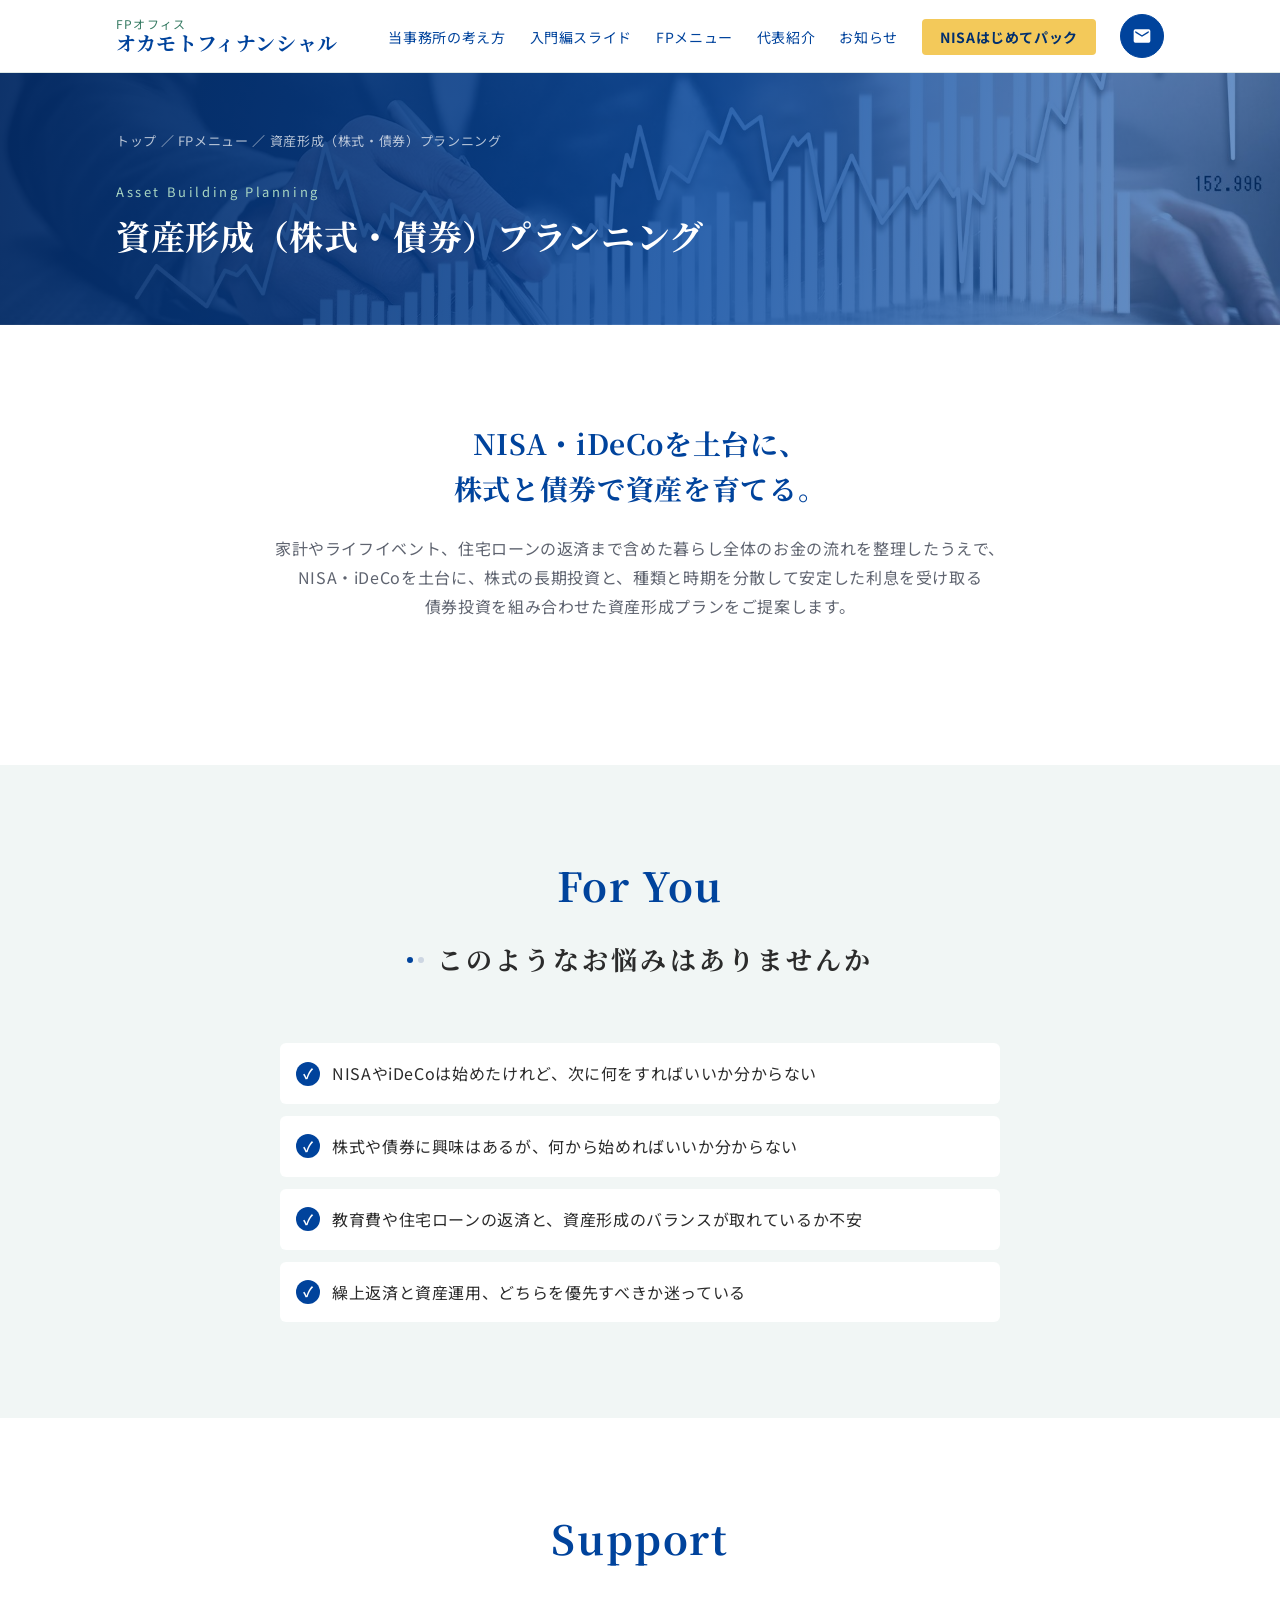
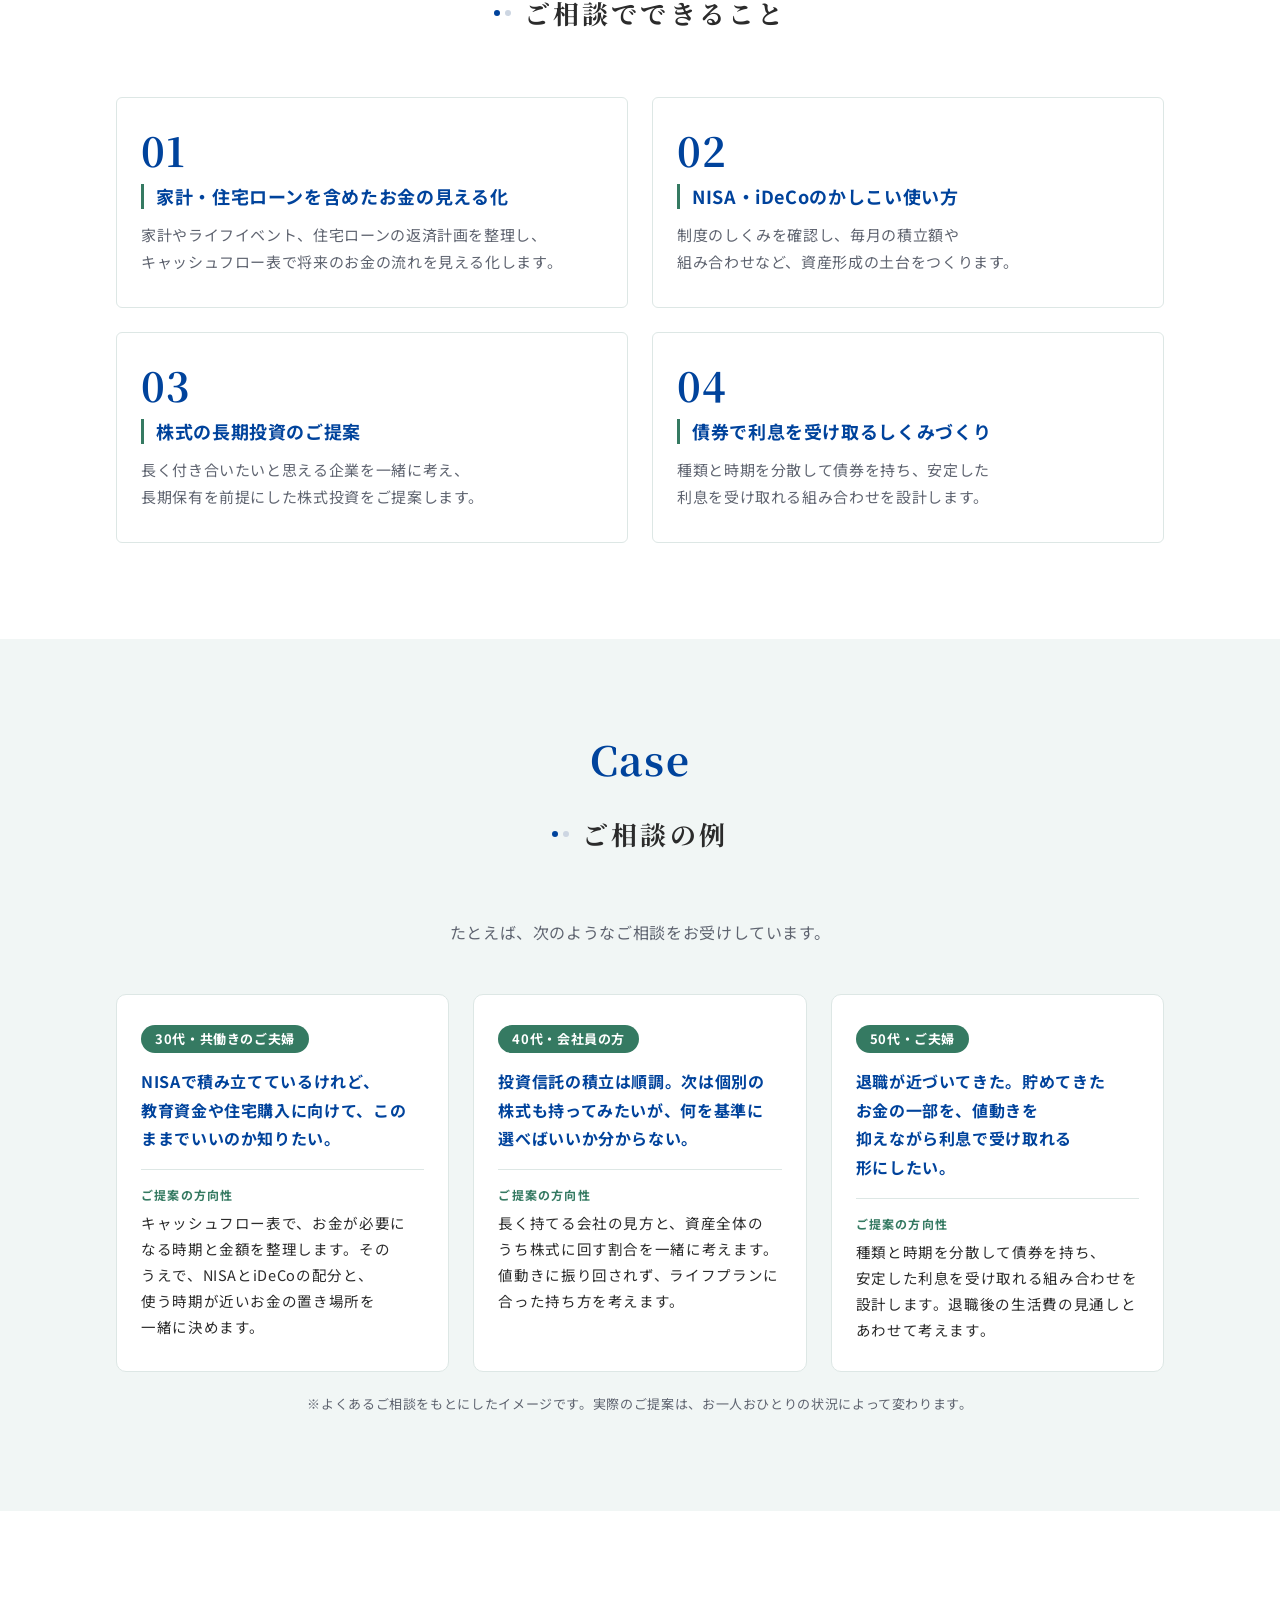
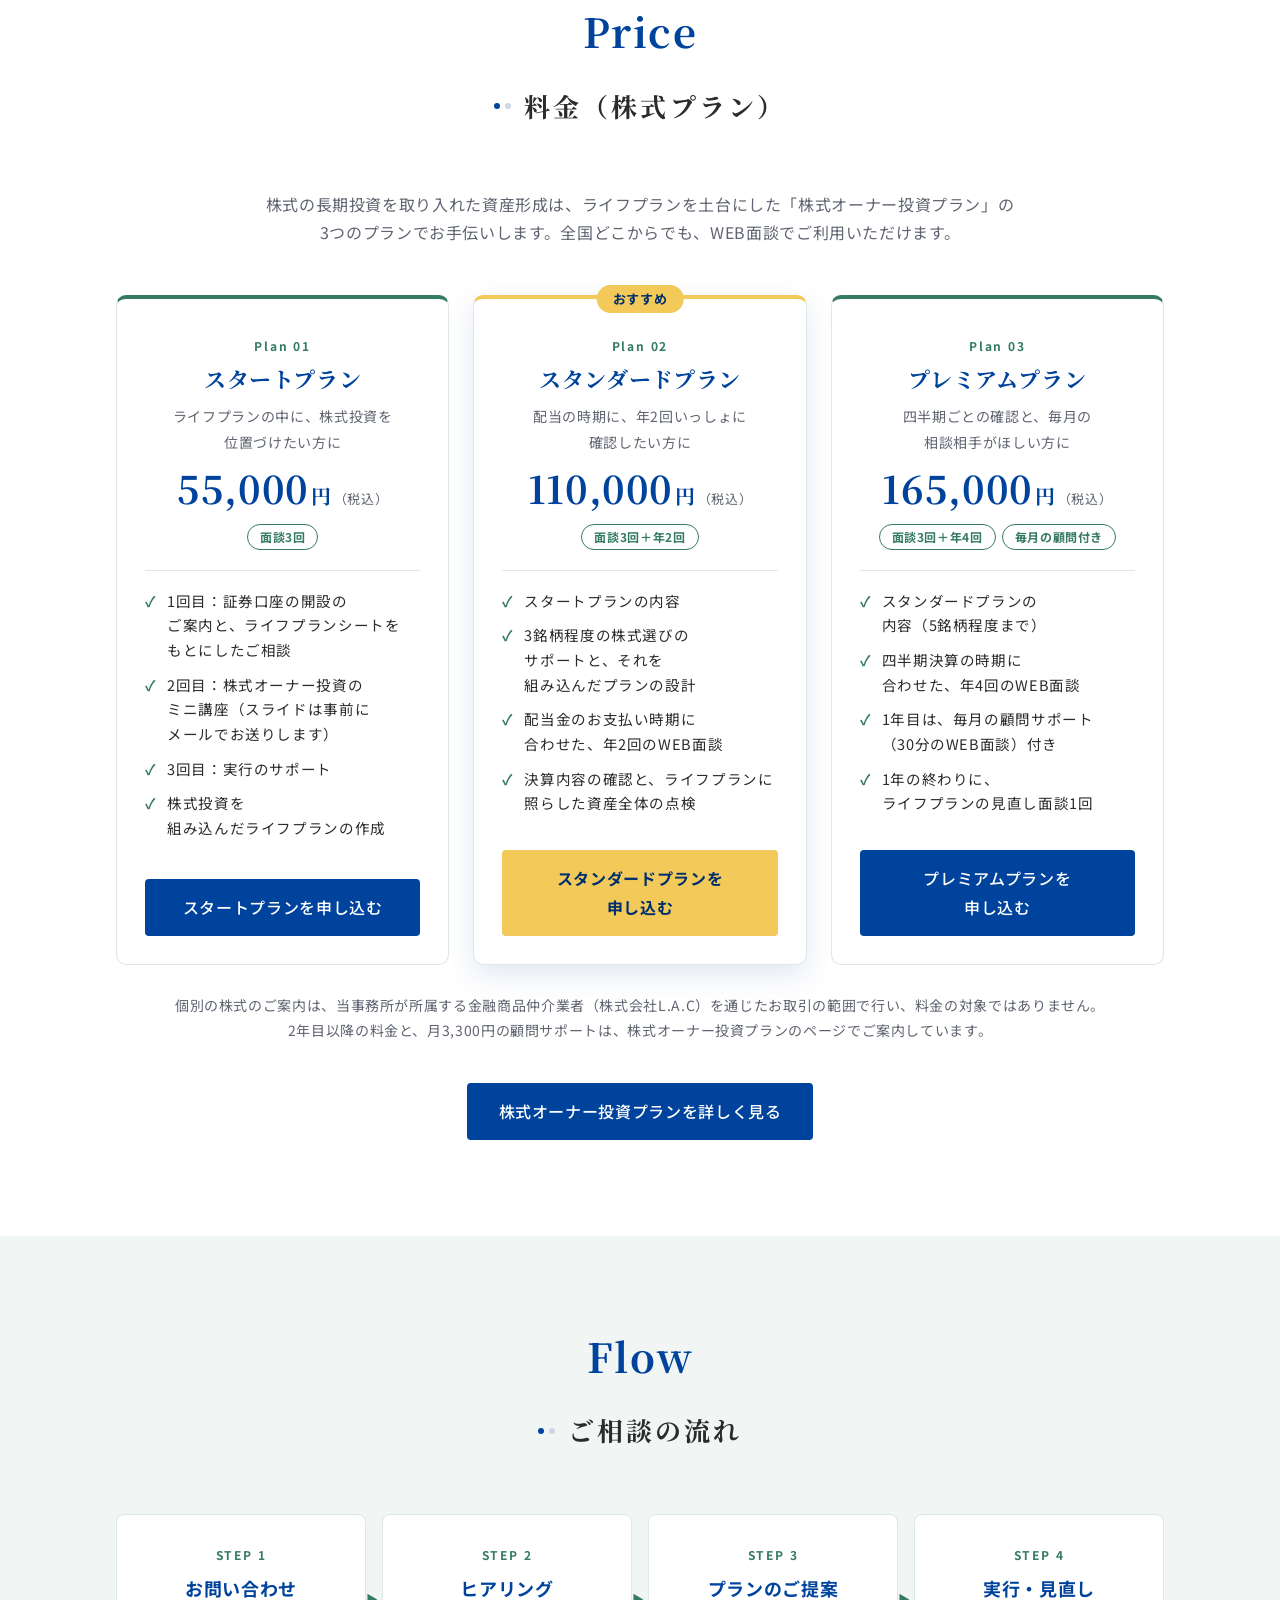
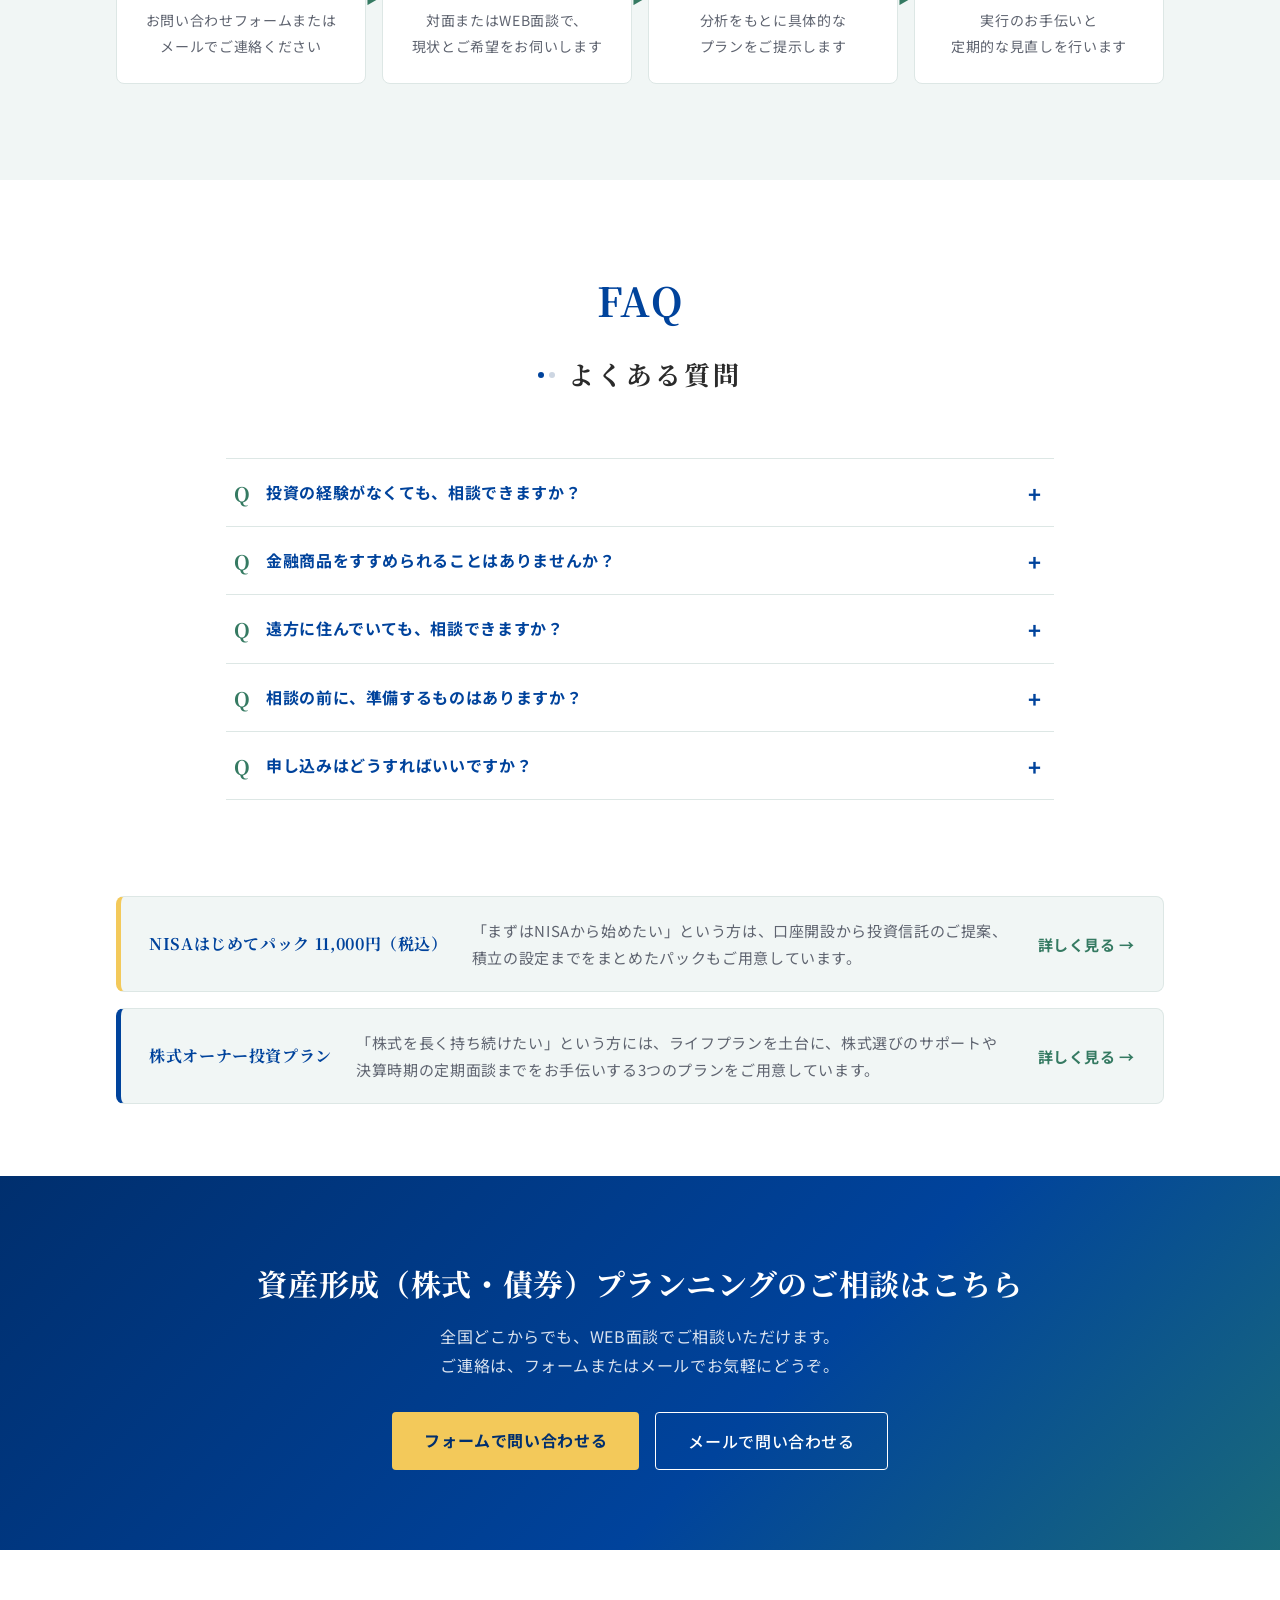
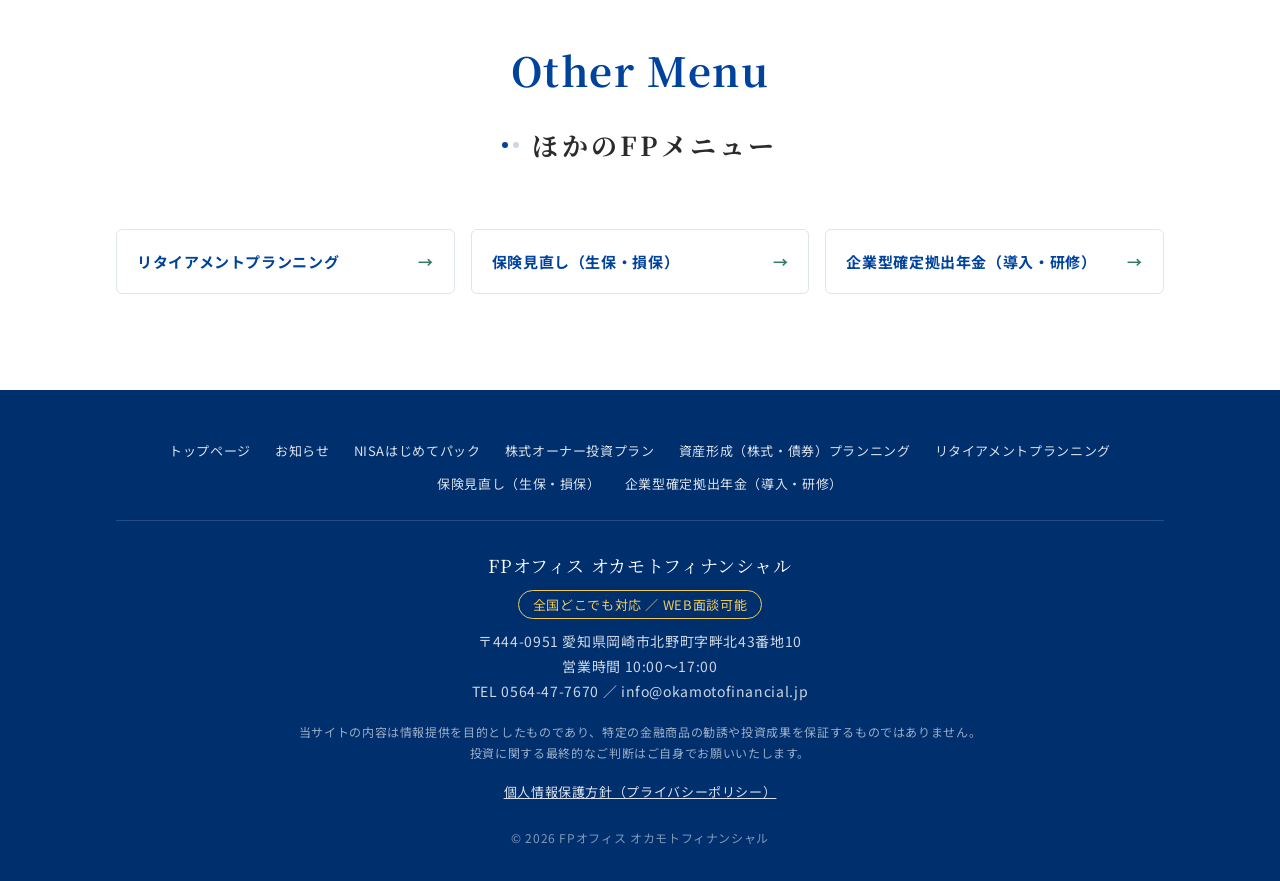
==== commit 0ba6035b: "Update site with photos and latest content Co-Authored-By: Claude Opus 5.5 <noreply@anthropic.com> C" ====
--- a/asset-planning.html
+++ b/asset-planning.html
@@ -40,7 +40,7 @@
 
   <main>
     <!-- ページ見出し -->
-    <section class="page-hero">
+    <section class="page-hero page-hero-photo page-hero-asset-planning">
       <div class="container">
         <p class="breadcrumb"><a href="index.html">トップ</a> ／ <a href="index.html#menu">FPメニュー</a> ／ 資産形成（株式・債券）プランニング</p>
         <p class="page-hero-en">Asset Building Planning</p>
--- a/css/style.css
+++ b/css/style.css
@@ -775,3 +775,57 @@
 .price-consult { max-width: 560px; margin: 0 auto; padding: 32px 24px; text-align: center; background: #fff; border: 1px solid var(--border); border-top: 4px solid var(--blue); border-radius: 10px; }
 .price-consult-value { font-family: var(--font-serif); font-size: 28px; font-weight: 700; color: var(--blue); margin-bottom: 8px; }
 .price-consult p:not(.price-consult-value) { font-size: 15px; color: var(--text-sub); margin-bottom: 20px; }
+
+/* ---------- 背景写真 ---------- */
+.hero {
+  background:
+    linear-gradient(100deg, rgba(0,40,100,.94) 0%, rgba(0,67,156,.86) 50%, rgba(0,67,156,.55) 100%),
+    url(../images/bg-top.jpg) center / cover no-repeat;
+}
+.page-hero-photo { background-size: cover; background-position: center; background-repeat: no-repeat; }
+.page-hero-owner {
+  background-image:
+    linear-gradient(100deg, rgba(0,40,100,.92) 0%, rgba(0,67,156,.82) 55%, rgba(0,67,156,.55) 100%),
+    url(../images/bg-owner-plan.jpg);
+  background-position: center, center 62%;
+}
+.profile-photo img[src*="profile-photo"] { object-position: center top; }
+.page-hero-nisa-pack, .page-hero-dc, .page-hero-asset-planning, .page-hero-insurance, .page-hero-retirement {
+  --page-hero-overlay: linear-gradient(100deg, rgba(0,40,100,.92) 0%, rgba(0,67,156,.82) 55%, rgba(0,67,156,.55) 100%);
+}
+.page-hero-nisa-pack { background-image: var(--page-hero-overlay), url(../images/bg-nisa-pack.jpg); background-position: center, center 60%; }
+.page-hero-dc { background-image: var(--page-hero-overlay), url(../images/bg-dc.jpg); background-position: center, 45% 38%; }
+.page-hero-asset-planning { background-image: var(--page-hero-overlay), url(../images/bg-asset-planning.jpg); background-position: center, center 55%; }
+.page-hero-insurance { background-image: var(--page-hero-overlay), url(../images/bg-insurance.jpg); background-position: center, center 74%; }
+.page-hero-retirement { background-image: var(--page-hero-overlay), url(../images/bg-retirement.jpg); background-position: center, 57% 45%; }
+/* 投資の考え方：2枚のカードの図を下端でそろえる */
+.pillar { display: flex; flex-direction: column; }
+.pillar .ladder { margin-top: auto; }
+.pillar-points + .ladder, .pillar > p + .ladder { margin-top: auto; padding-top: 24px; }
+.pillar .ladder { min-height: 110px; box-sizing: content-box; }
+.ladder-dividend .rung { background: linear-gradient(var(--green), #5fa58a); }
+.pillar .ladder-caption { min-height: 2lh; }
+/* 投資の考え方：図（株式＝株価と配当、債券＝満期をずらした階段と利息） */
+.pillar-figure { margin: auto 0 0; padding-top: 24px; }
+.pillar-figure svg { display: block; width: 100%; height: auto; overflow: visible; }
+.fig-axis { stroke: var(--border); stroke-width: 1; }
+.fig-label, .fig-name { font-size: 12px; fill: var(--text-sub); font-family: var(--font-sans); }
+.fig-label { text-anchor: middle; }
+.fig-div { fill: var(--green); opacity: .85; }
+.fig-price { fill: none; stroke: #9aa7b8; stroke-width: 2; stroke-linejoin: round; stroke-dasharray: 5 4; }
+.fig-bond { fill: var(--blue); }
+.fig-bond.b2 { fill: #2a63b3; } .fig-bond.b3 { fill: #357a62; } .fig-bond.b4 { fill: #4f8fc9; } .fig-bond.b5 { fill: #1f5a4a; }
+.fig-coin { fill: var(--gold); stroke: #fff; stroke-width: 1.5; }
+.fig-renew { font-size: 15px; font-weight: 700; fill: var(--green); }
+.fig-legend { display: flex; justify-content: center; flex-wrap: wrap; gap: 6px 18px; margin-top: 10px; font-size: 12px; color: var(--text-sub); }
+.lg::before { content: ""; display: inline-block; vertical-align: middle; margin-right: 6px; }
+.lg-price::before { width: 18px; border-top: 2px dashed #9aa7b8; }
+.lg-div::before { width: 12px; height: 12px; border-radius: 2px; background: var(--green); opacity: .85; }
+.lg-coin::before { width: 10px; height: 10px; border-radius: 50%; background: var(--gold); }
+.lg-renew::before { content: "↻"; color: var(--green); font-weight: 700; font-size: 14px; }
+.pillar-figure .ladder-caption { margin-top: 10px; }
+.fig-name { text-anchor: end; font-size: 10.5px; }
+.fig-label { font-size: 11px; }
+.fig-legend { font-size: 11.5px; }
+.pillar-figure .ladder-caption { font-size: 12.5px; }
+@media (max-width: 768px) { .fig-name { font-size: 12px; } .fig-label { font-size: 13px; } .fig-legend { font-size: 11px; } .pillar-figure .ladder-caption { font-size: 12px; } }
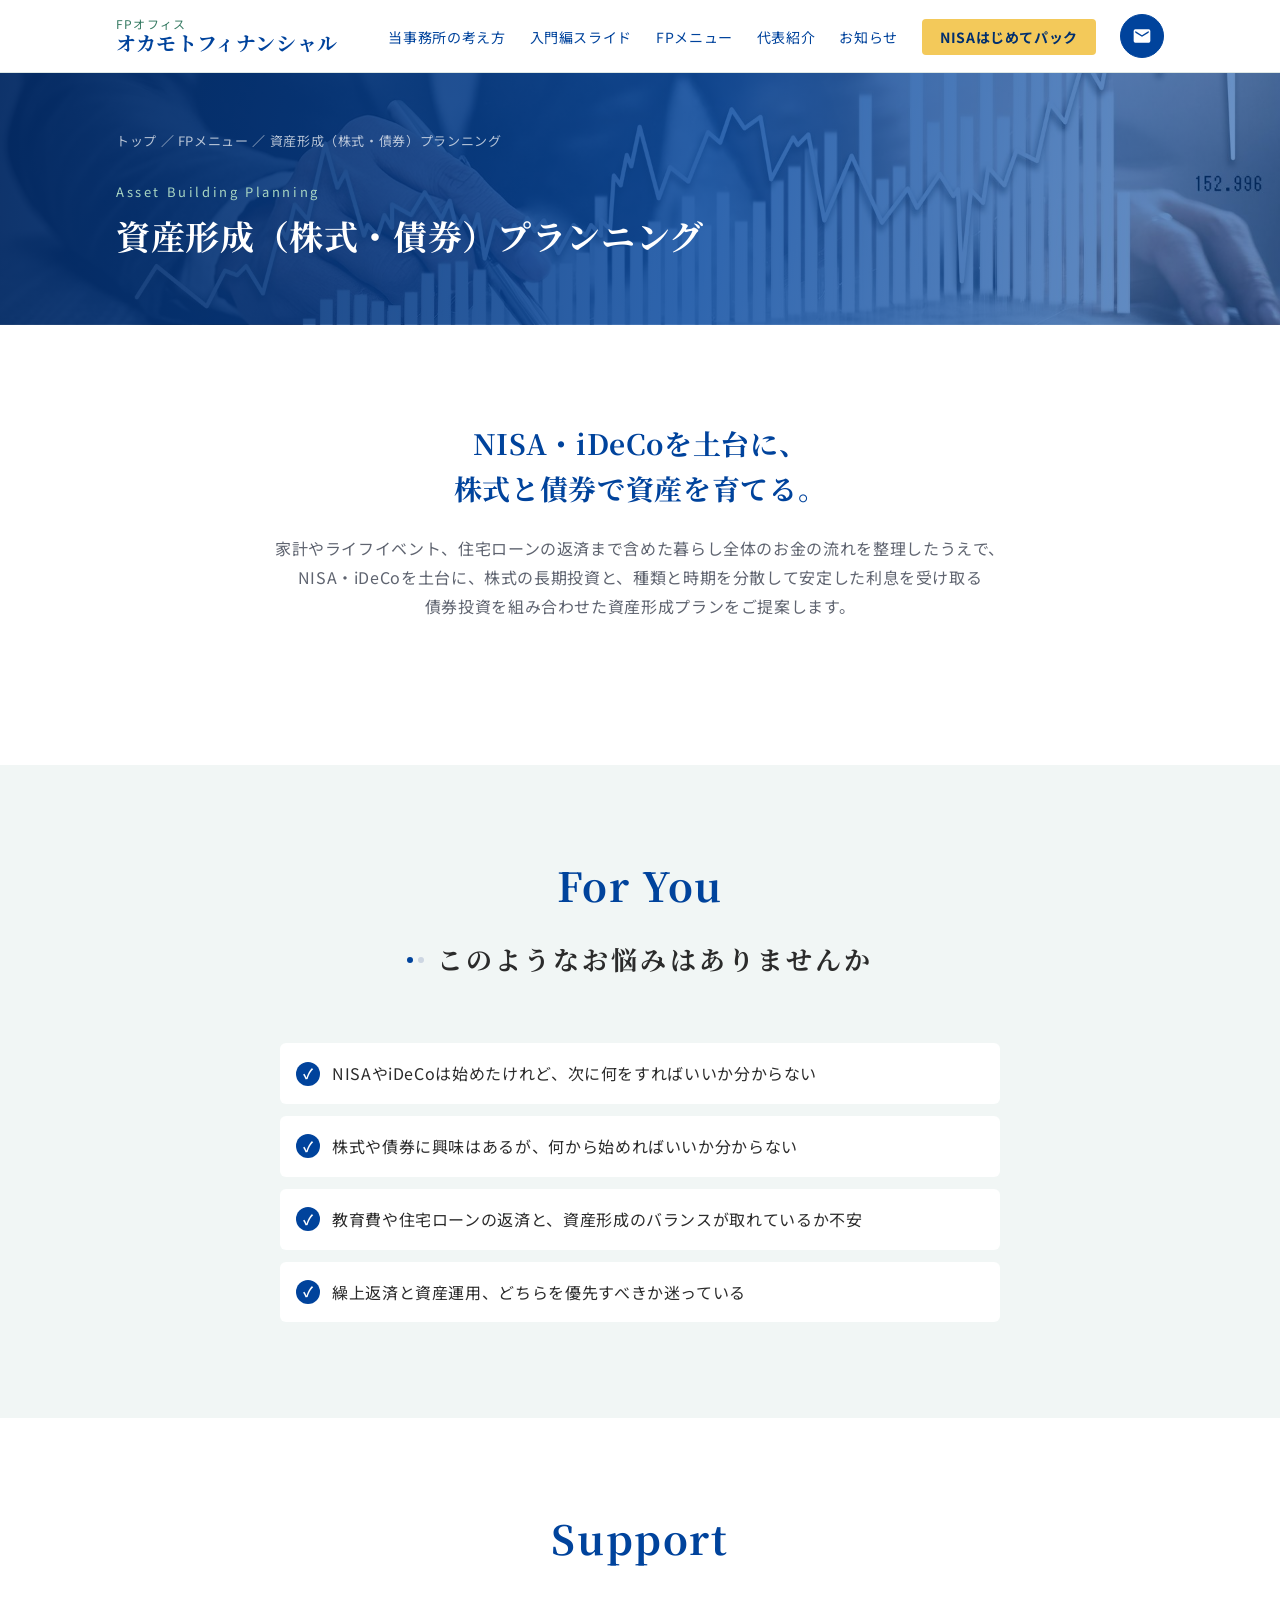
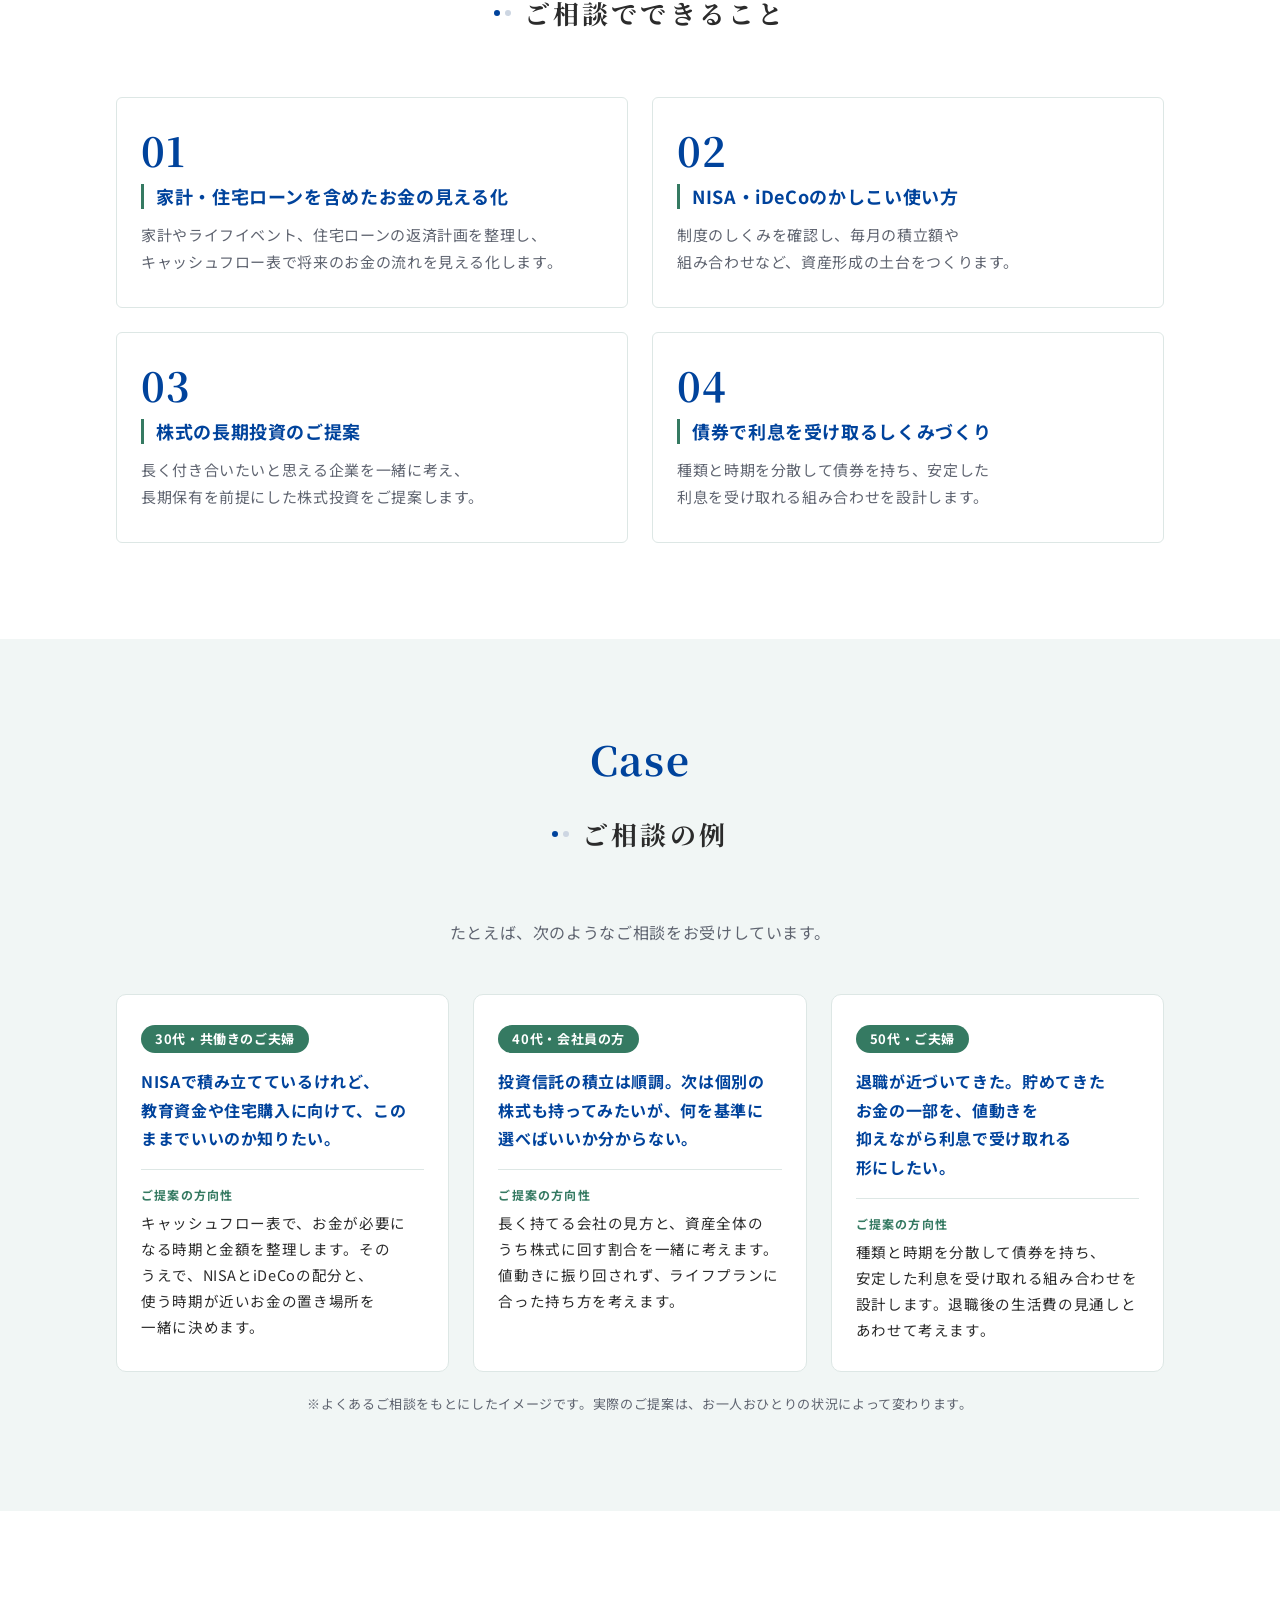
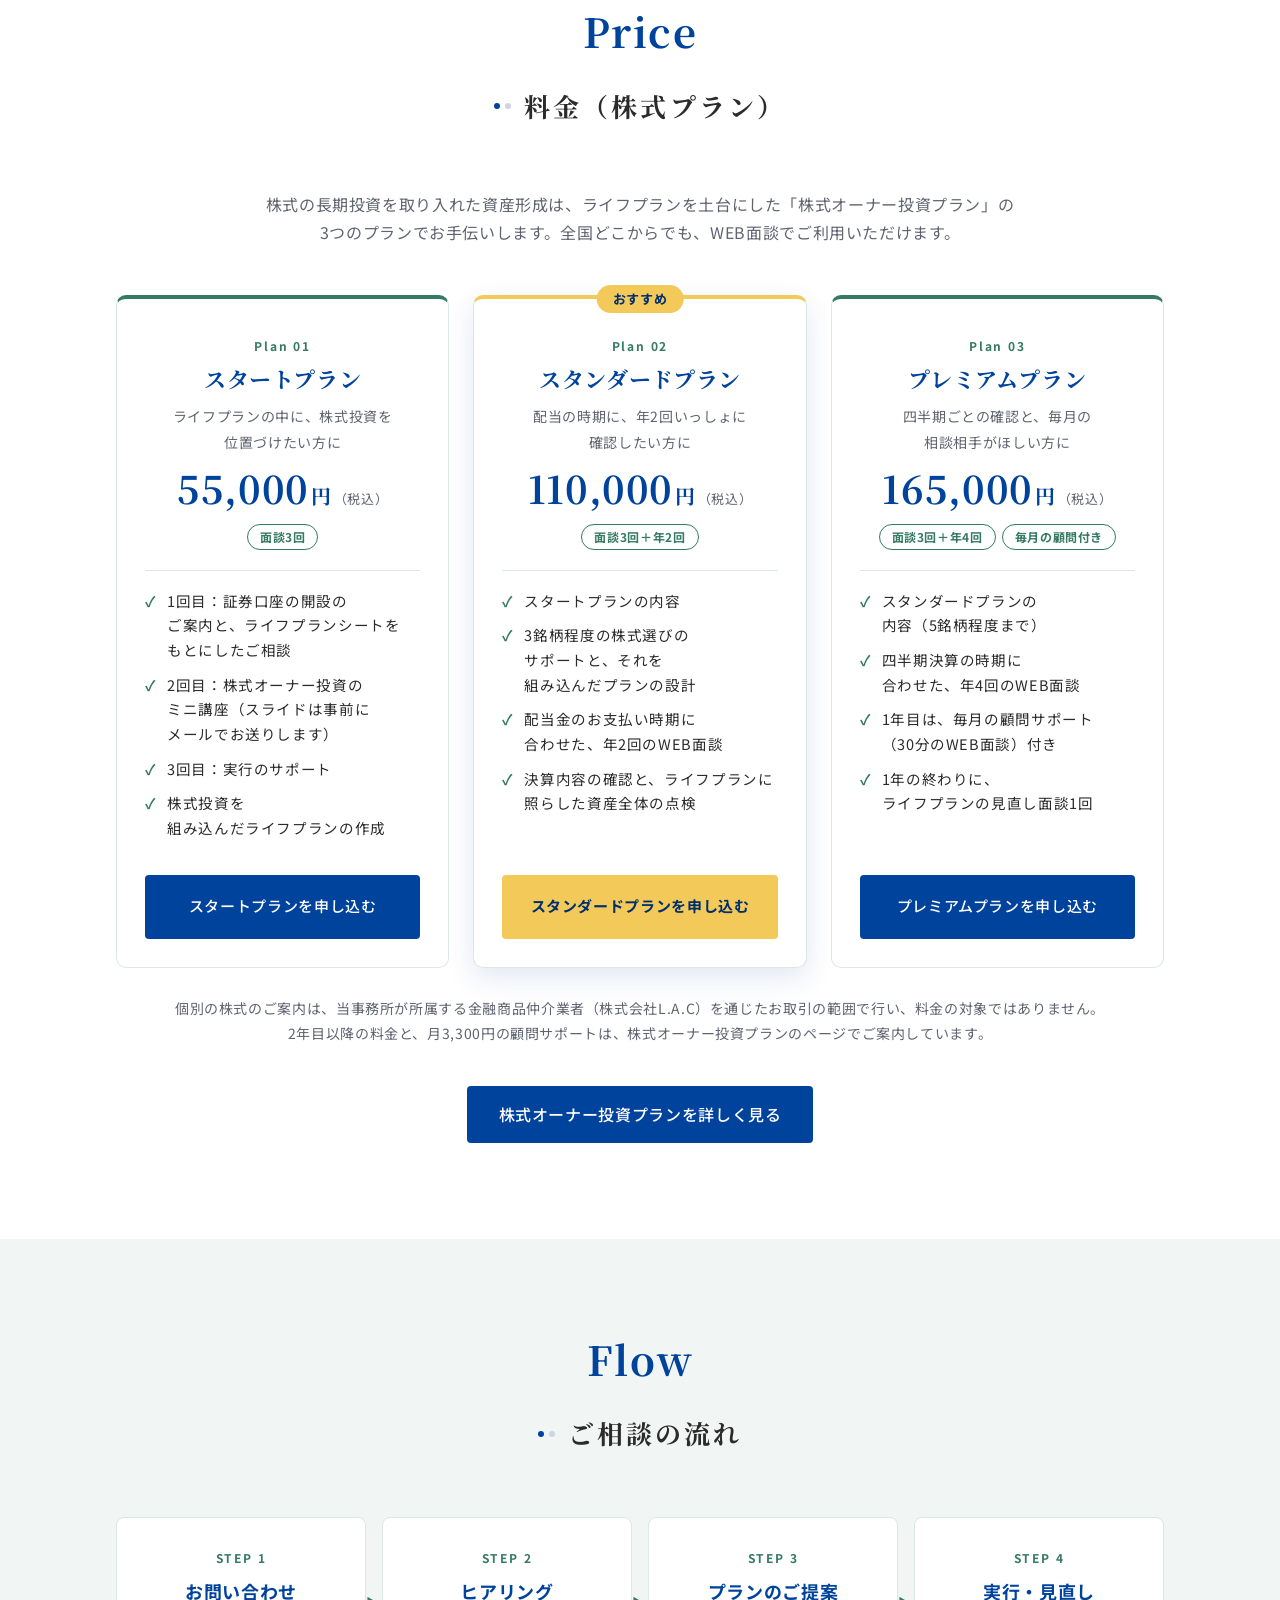
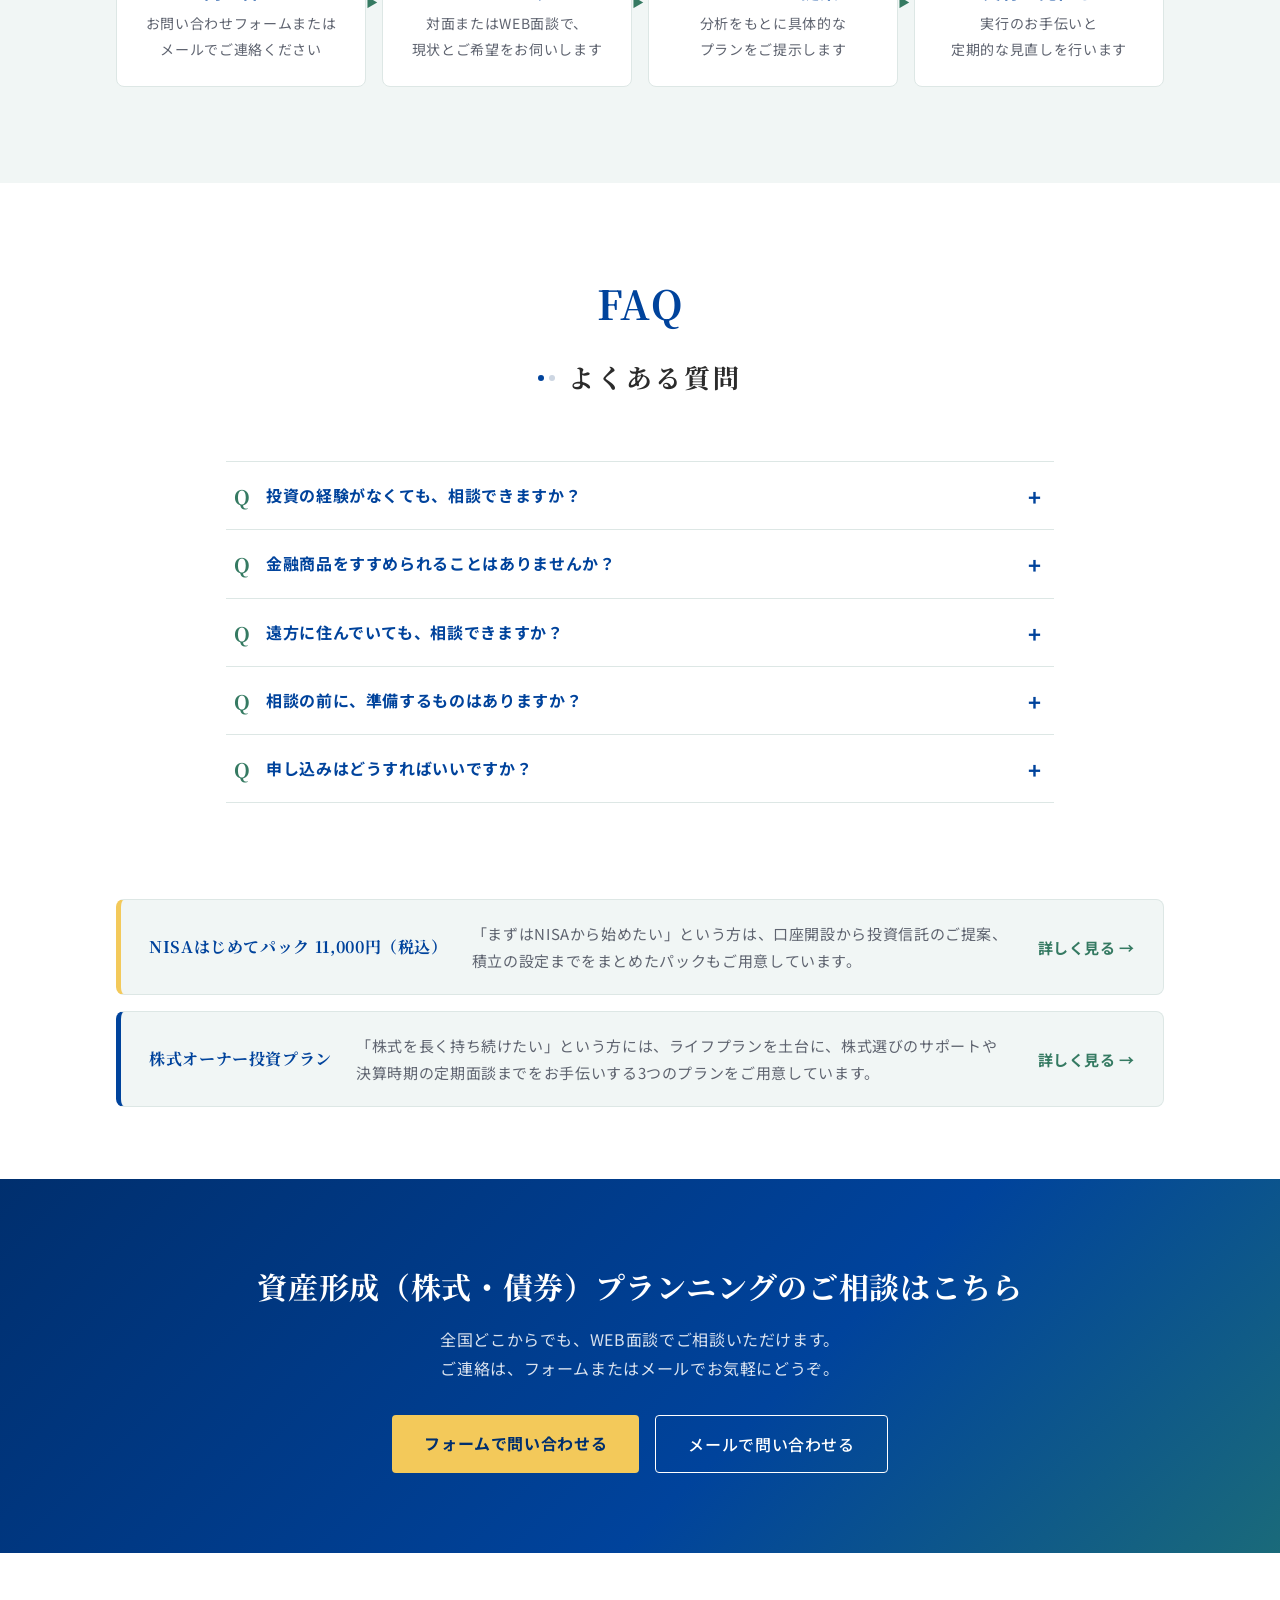
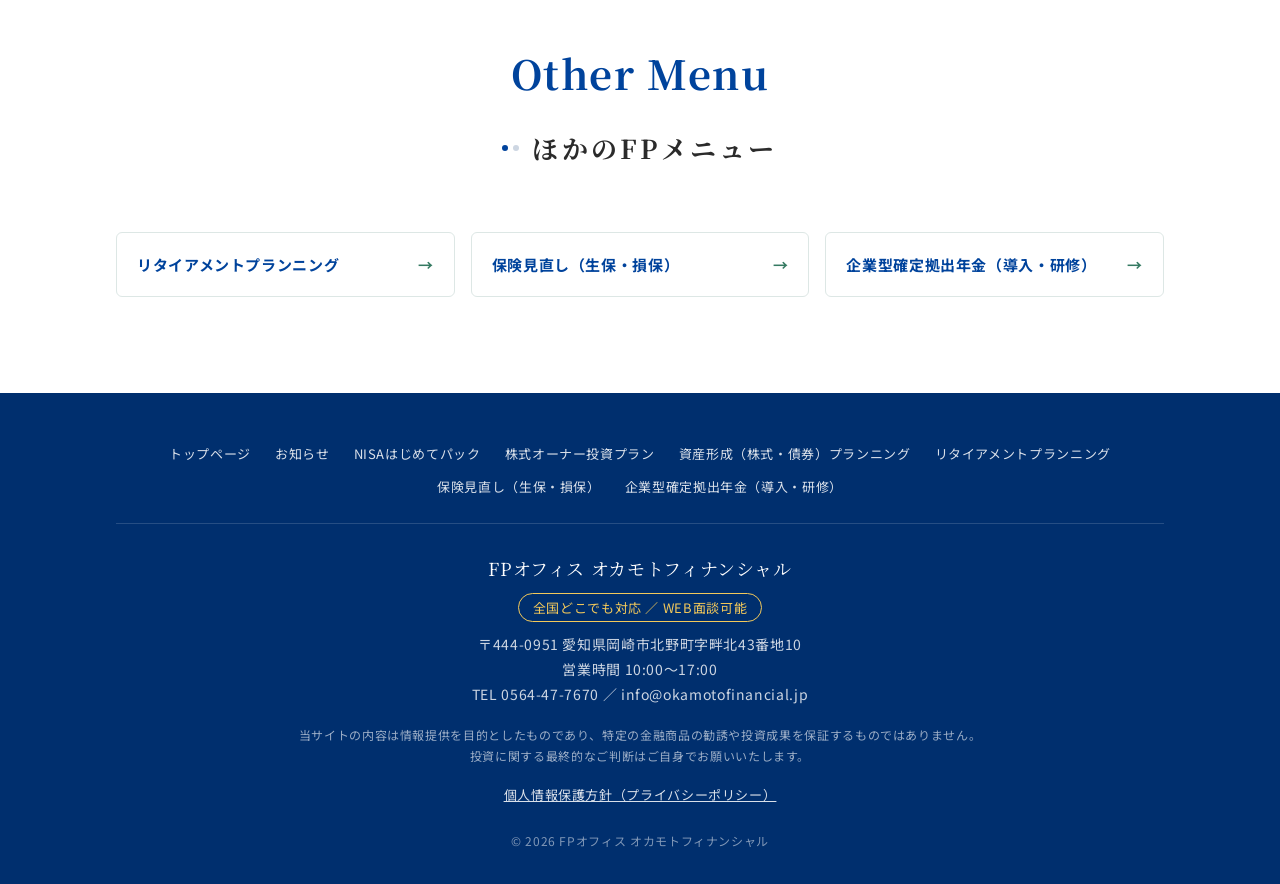
==== commit 4fd37d14: "Make plan apply buttons the same size Co-Authored-By: Claude Opus 5.5 <noreply@anthropic.com> Claude" ====
--- a/asset-planning.html
+++ b/asset-planning.html
@@ -145,7 +145,7 @@
               <li>3回目：実行のサポート</li>
               <li>株式投資を組み込んだライフプランの作成</li>
             </ul>
-            <a href="index.html?topic=owner-plan#contact" class="btn btn-secondary plan-btn">スタートプランを申し込む</a>
+            <a href="index.html?topic=owner-plan#contact" class="btn btn-secondary plan-btn">スタートプランを<wbr>申し込む</a>
           </article>
           <article class="plan-card plan-card-featured">
             <p class="plan-badge">おすすめ</p>
@@ -160,7 +160,7 @@
               <li>配当金のお支払い時期に合わせた、年2回のWEB面談</li>
               <li>決算内容の確認と、ライフプランに照らした資産全体の点検</li>
             </ul>
-            <a href="index.html?topic=owner-plan#contact" class="btn btn-accent plan-btn">スタンダードプランを申し込む</a>
+            <a href="index.html?topic=owner-plan#contact" class="btn btn-accent plan-btn">スタンダードプランを<wbr>申し込む</a>
           </article>
           <article class="plan-card">
             <p class="plan-en">Plan 03</p>
@@ -174,7 +174,7 @@
               <li>1年目は、毎月の顧問サポート（30分のWEB面談）付き</li>
               <li>1年の終わりに、ライフプランの見直し面談1回</li>
             </ul>
-            <a href="index.html?topic=owner-plan#contact" class="btn btn-secondary plan-btn">プレミアムプランを申し込む</a>
+            <a href="index.html?topic=owner-plan#contact" class="btn btn-secondary plan-btn">プレミアムプランを<wbr>申し込む</a>
           </article>
         </div>
         <p class="plan-note">個別の株式のご案内は、当事務所が所属する金融商品仲介業者（株式会社L.A.C）を通じたお取引の範囲で行い、料金の対象ではありません。<br>2年目以降の料金と、月3,300円の顧問サポートは、<a href="owner-plan.html#plans">株式オーナー投資プランのページ</a>でご案内しています。</p>        <div class="center"><a href="owner-plan.html" class="btn btn-secondary">株式オーナー投資プランを詳しく見る</a></div>
--- a/css/style.css
+++ b/css/style.css
@@ -440,7 +440,7 @@
 }
 
 /* 片側だけ色を敷いた背景 */
-#difference, .company { background: linear-gradient(90deg, #fff 0 36%, var(--bg-alt) 36% 100%); }
+#difference, .company { background: var(--bg-alt); }
 
 /* 事務所概要 */
 .company-inner { display: grid; grid-template-columns: 1fr 2fr; gap: 56px; align-items: start; }
@@ -621,7 +621,10 @@
 .plan-list { flex: 1; border-top: 1px solid var(--border); padding-top: 18px; margin-bottom: 24px; }
 .plan-list li { position: relative; padding-left: 22px; margin-bottom: 10px; font-size: 14.5px; line-height: 1.7; }
 .plan-list li::before { content: "✓"; position: absolute; left: 0; color: var(--green); font-weight: 700; }
-.plan-btn { display: block; text-align: center; width: 100%; }
+.plan-btn {
+  display: flex; align-items: center; justify-content: center; width: 100%; min-height: 64px;
+  padding: 12px 16px; font-size: 15px; line-height: 1.5; text-align: center; word-break: keep-all;
+}
 .plan-note { margin-top: 28px; text-align: center; font-size: 14px; color: var(--text-sub); }
 @media (max-width: 900px) {
   .plan-grid { grid-template-columns: 1fr; gap: 32px; max-width: 520px; margin-left: auto; margin-right: auto; }
